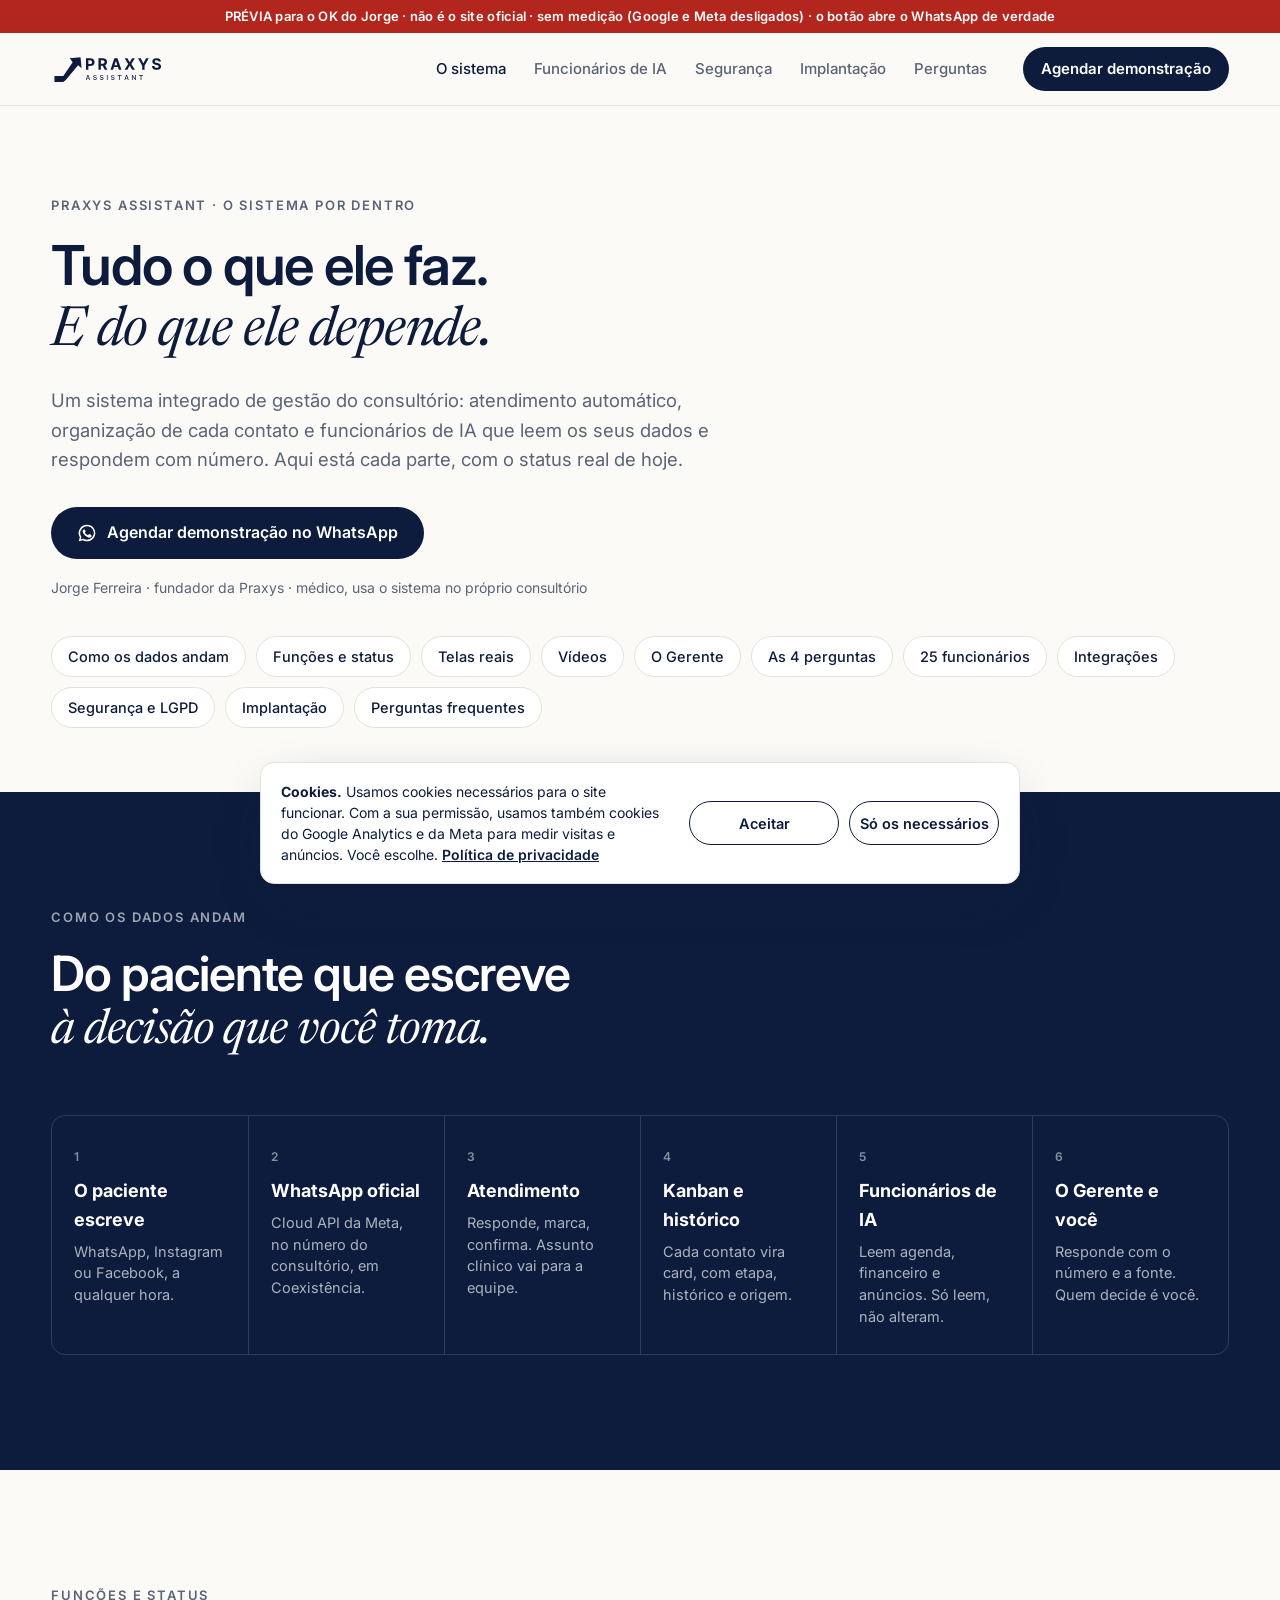
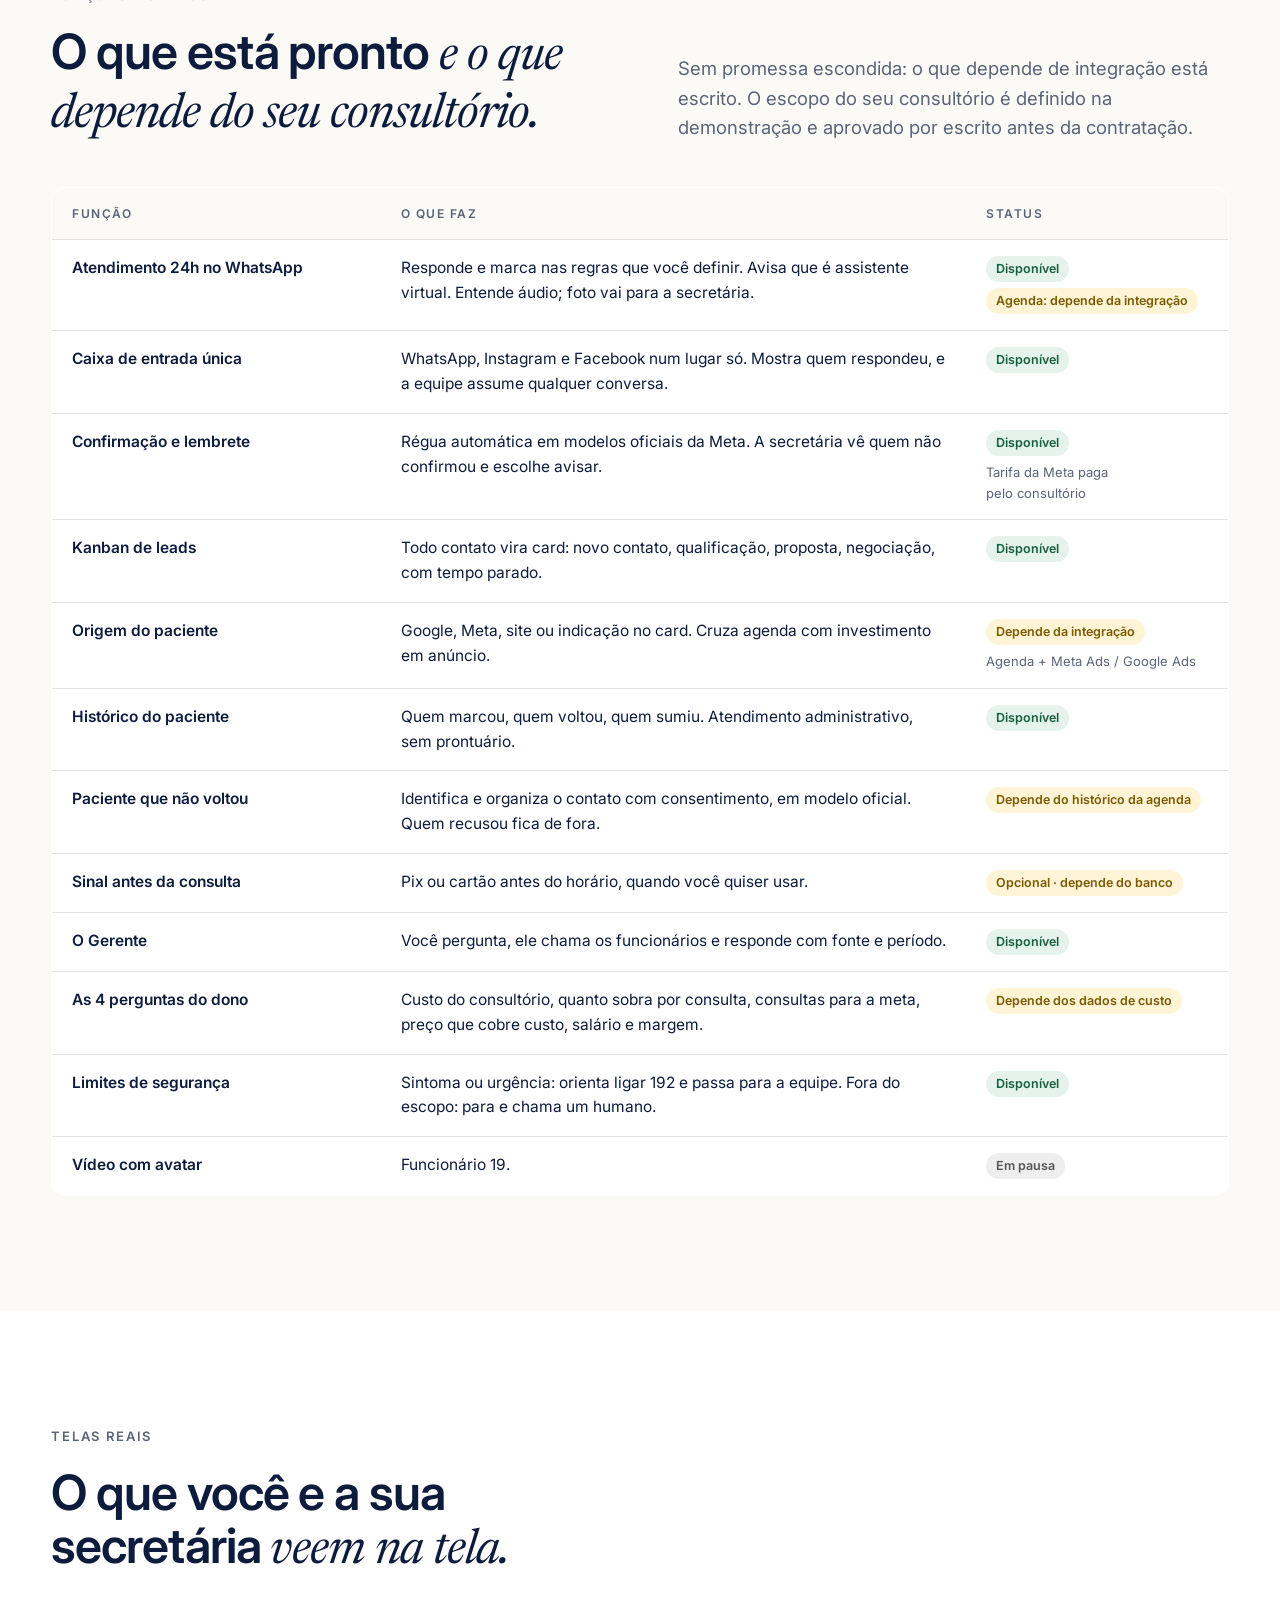
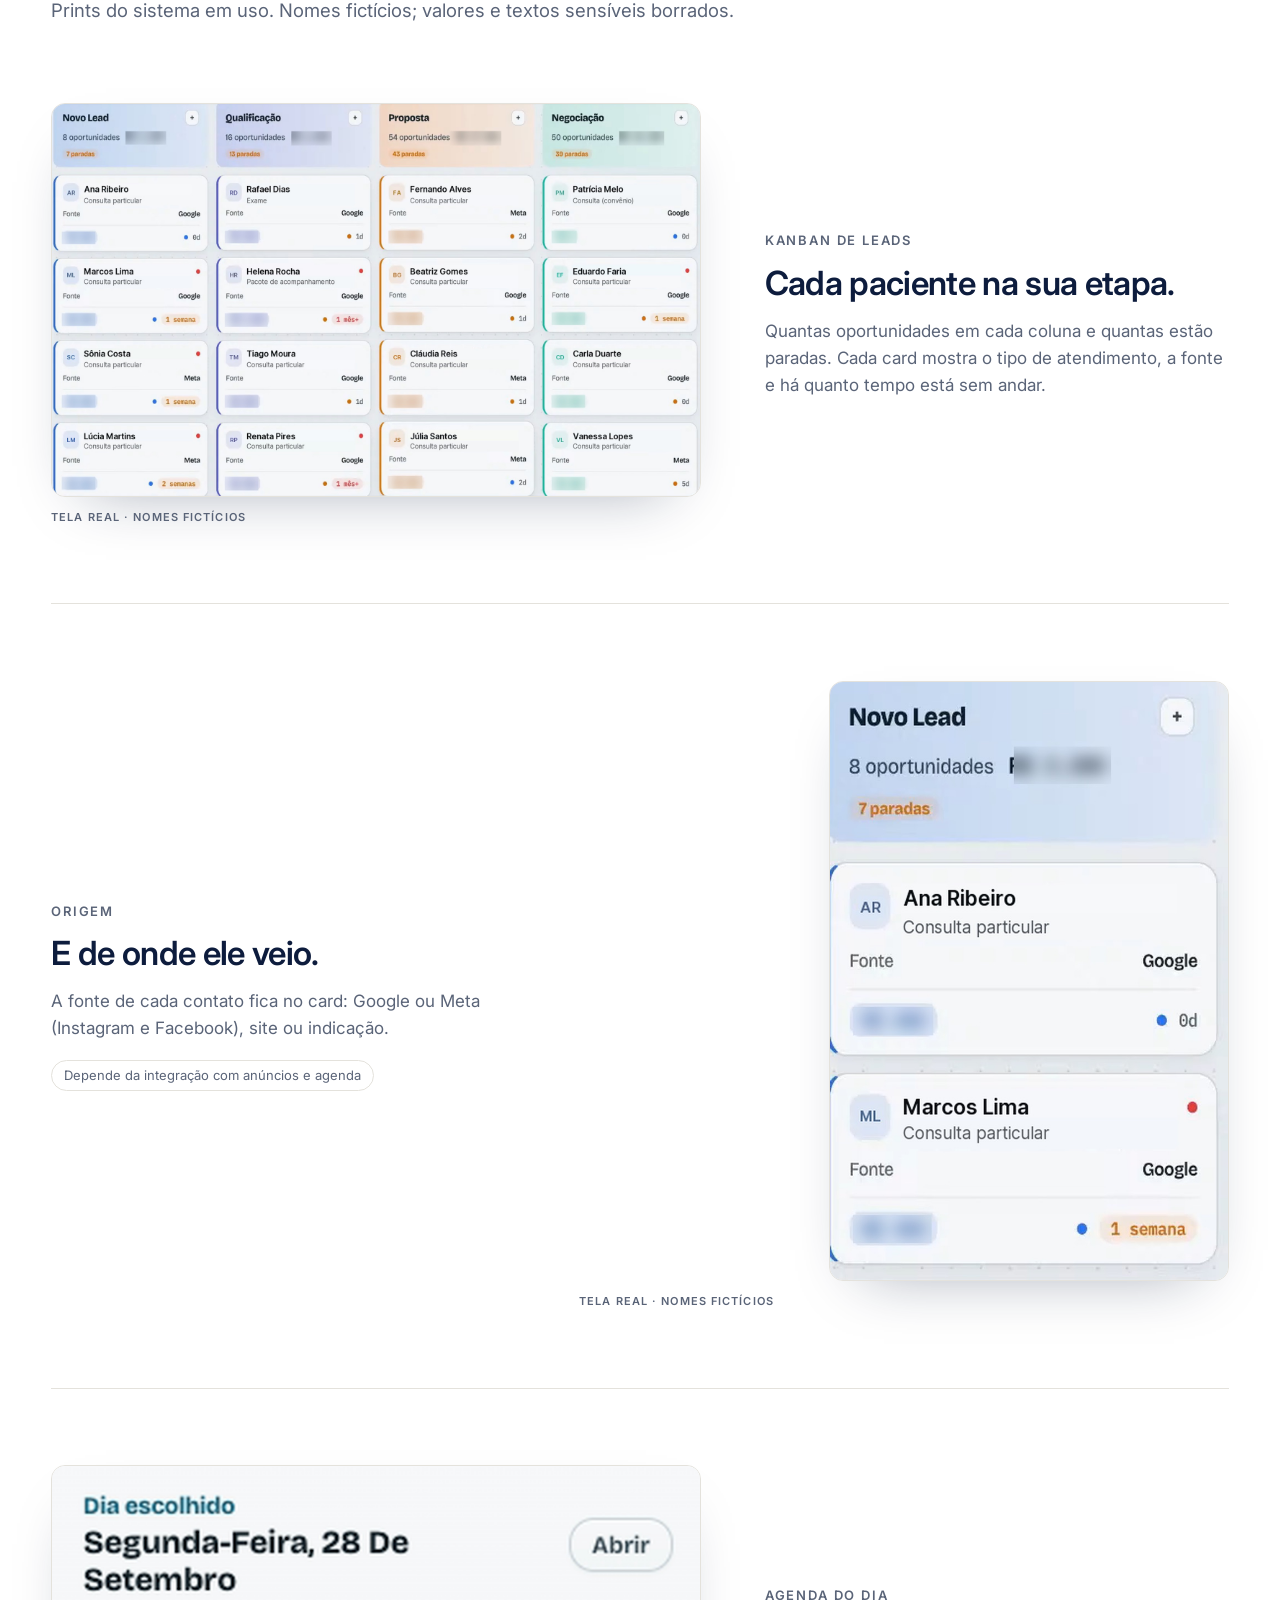
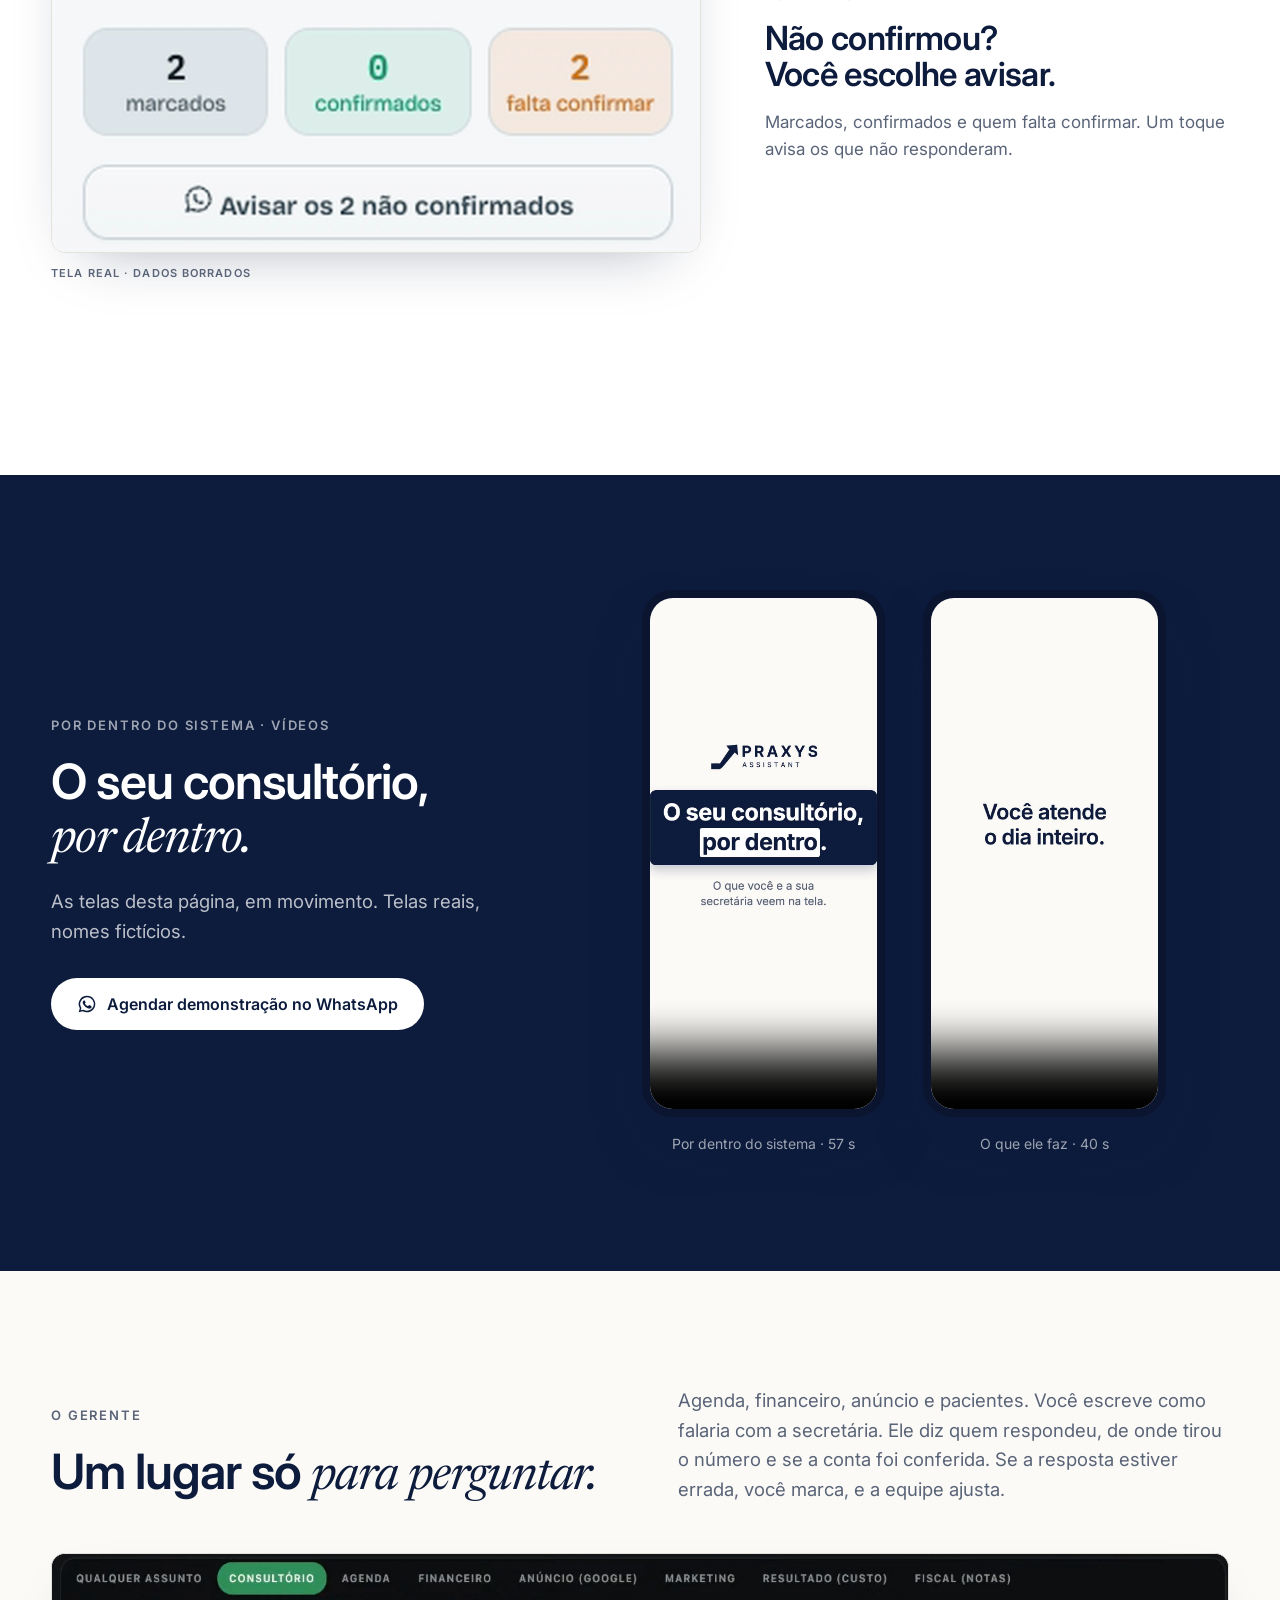
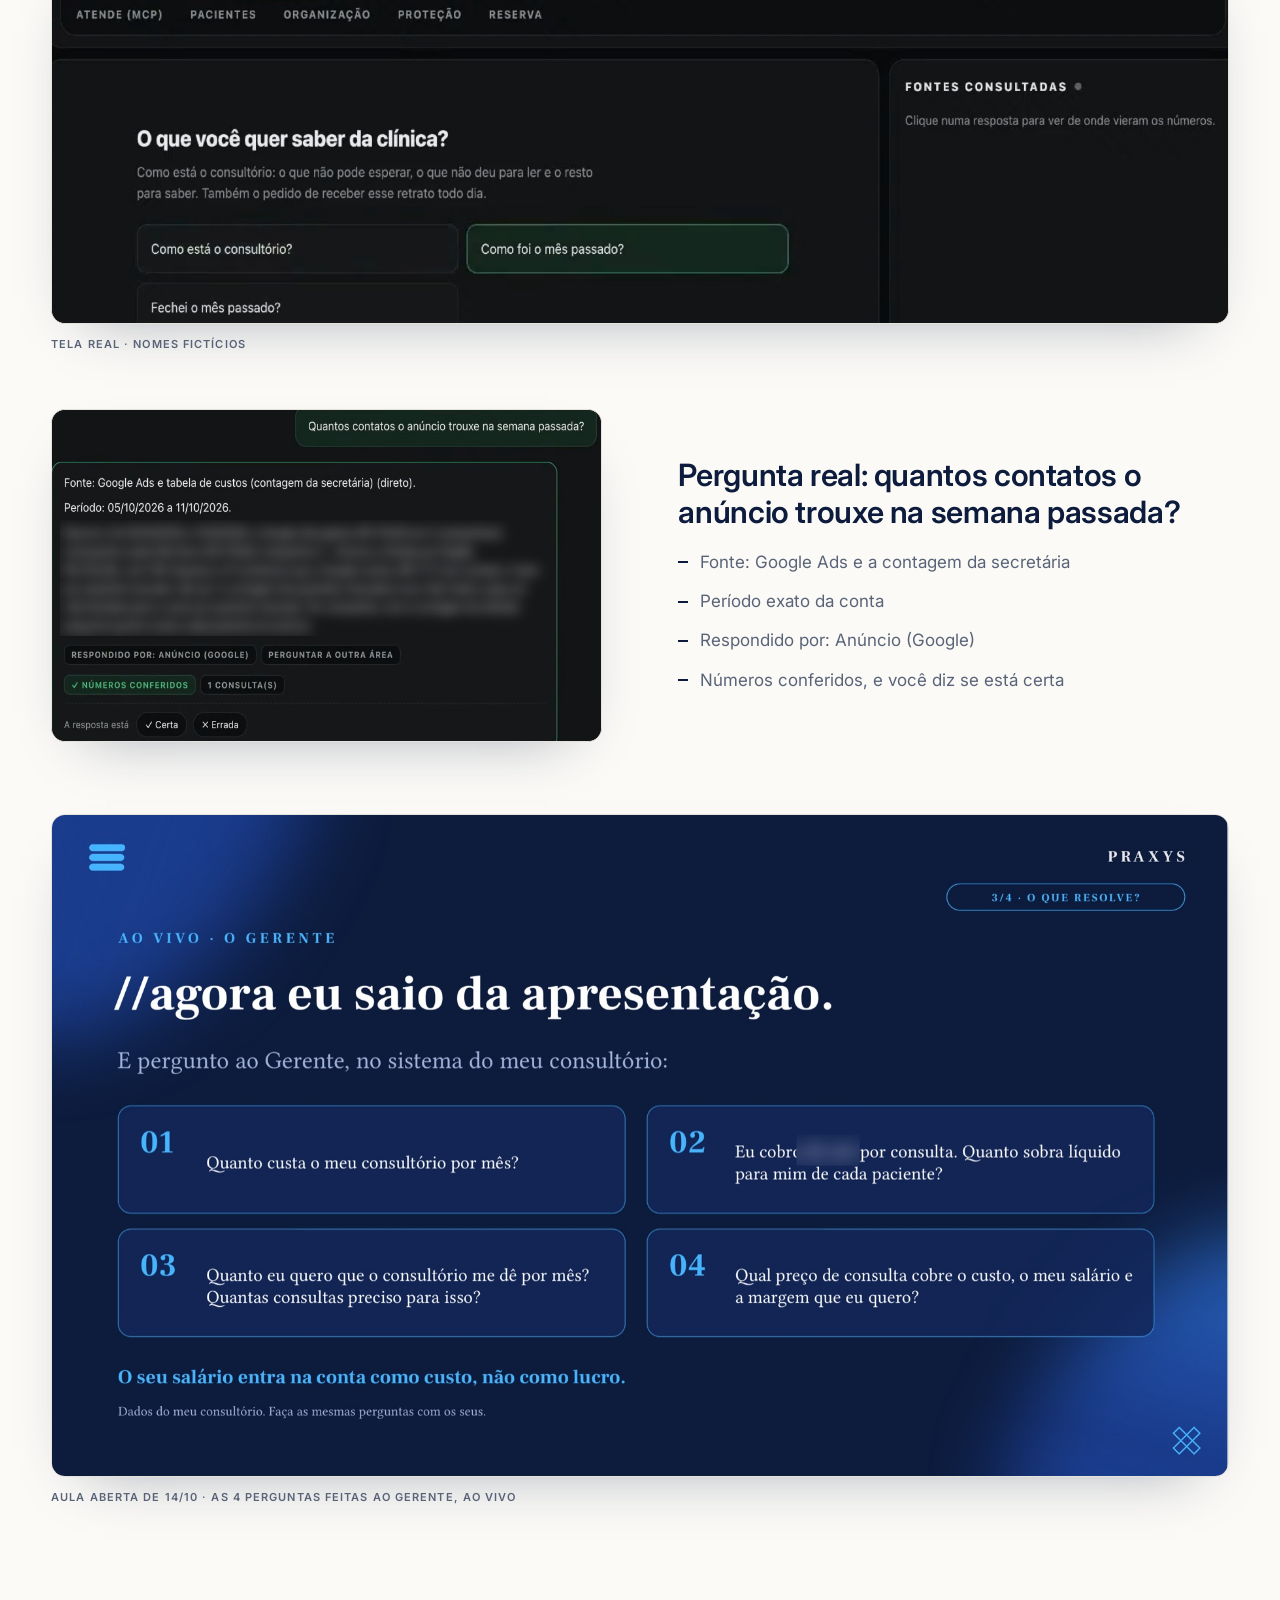
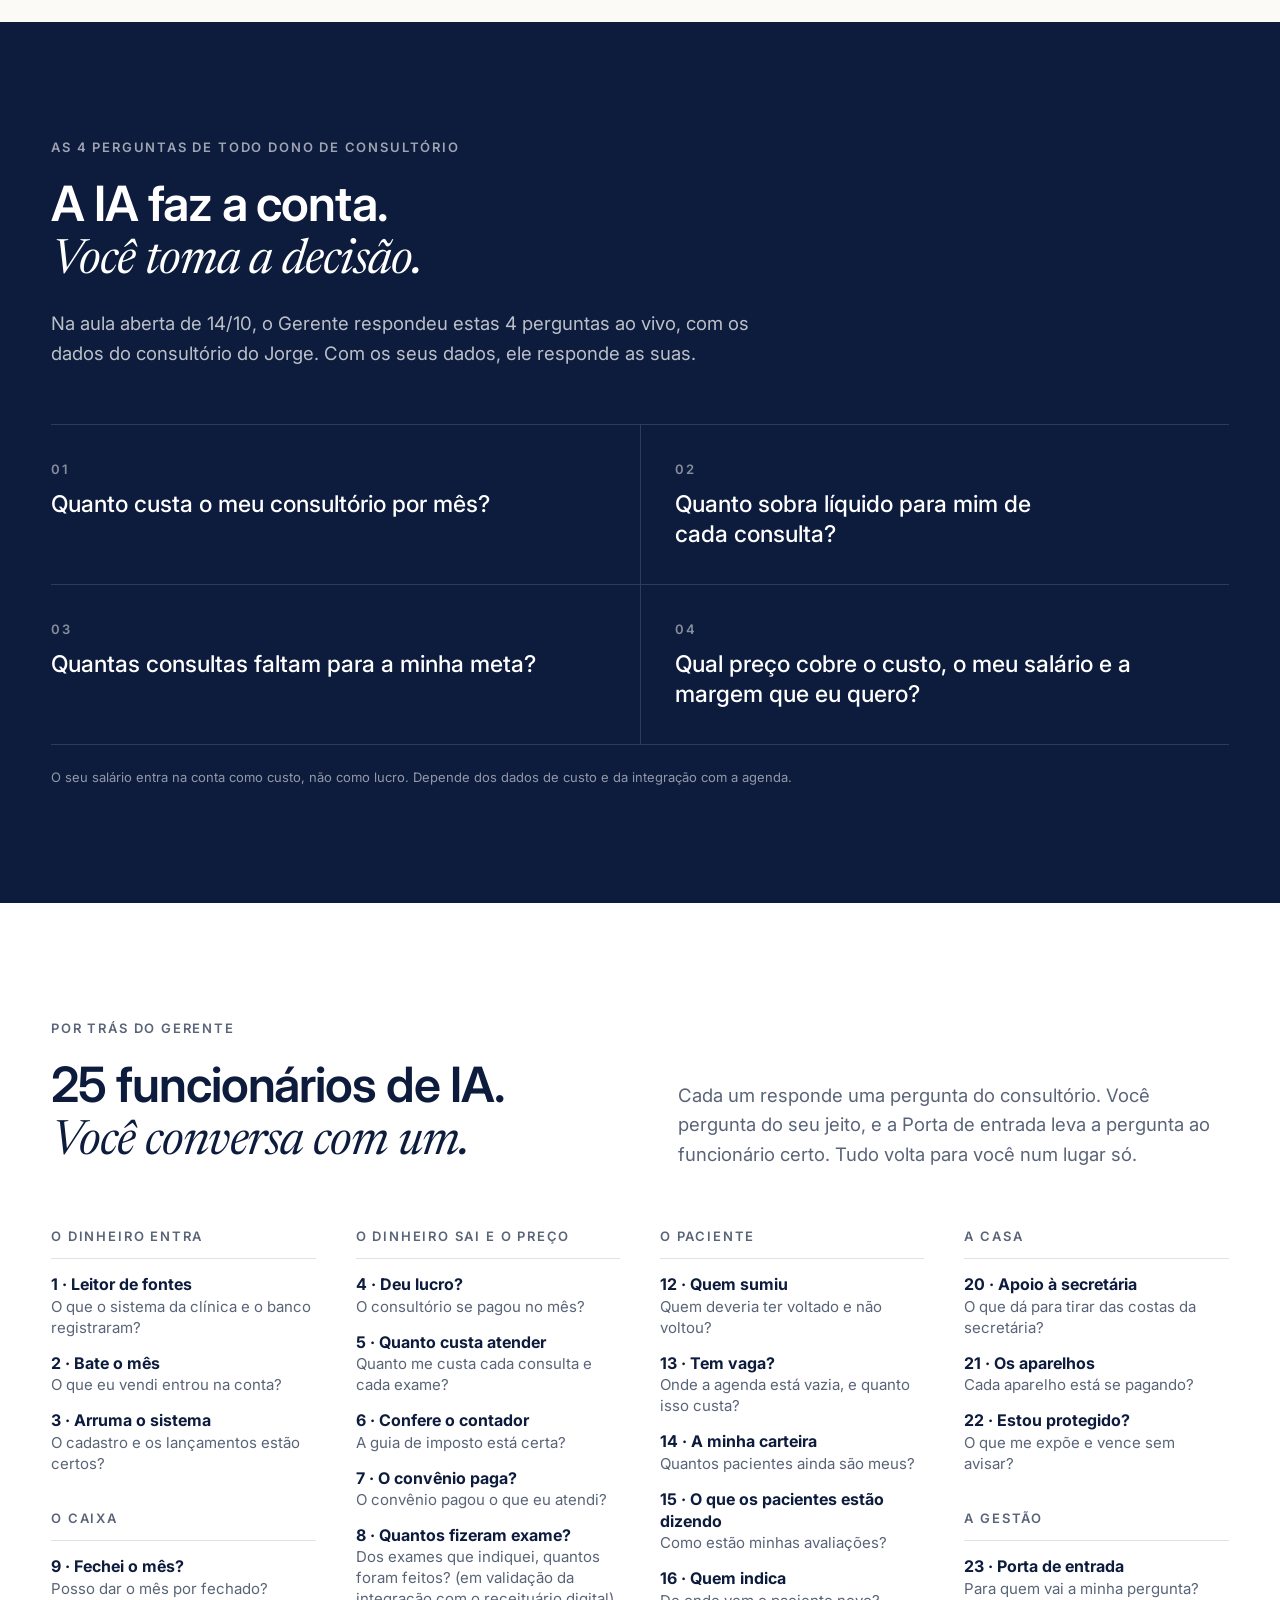
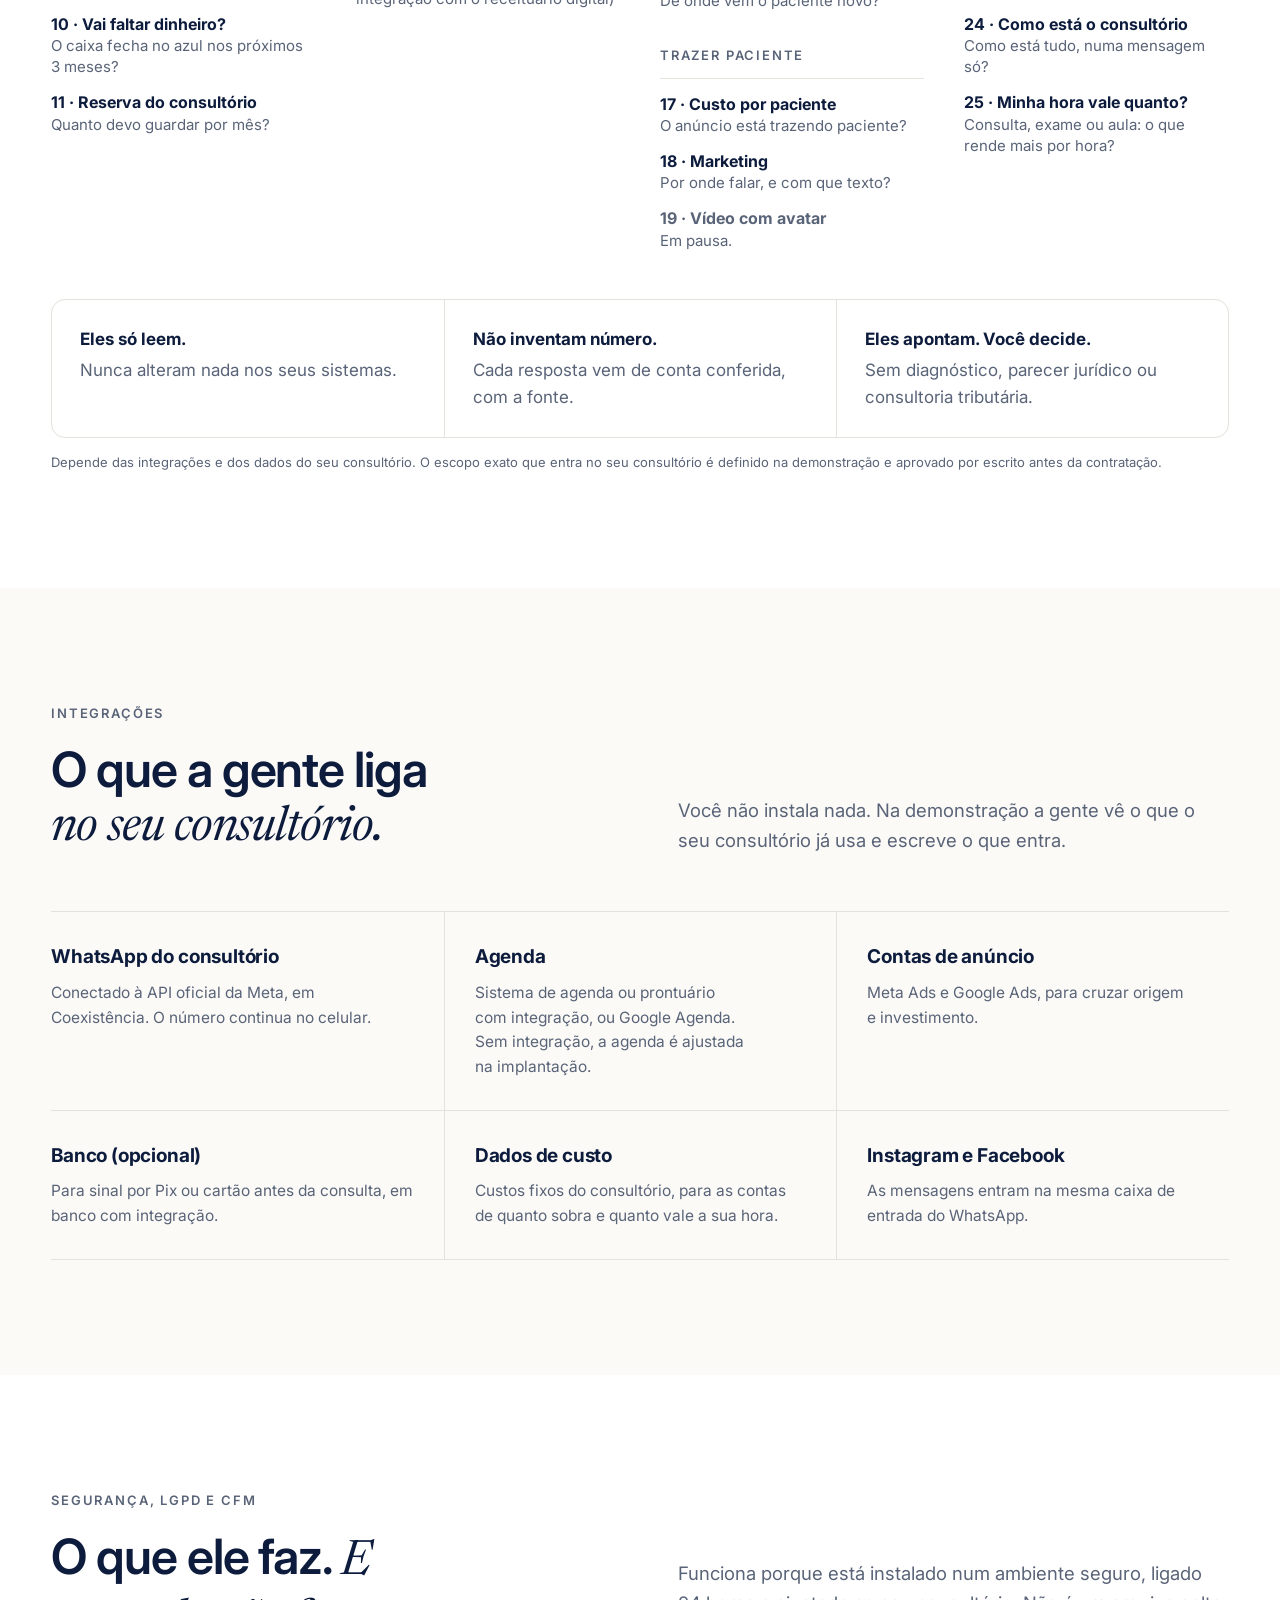
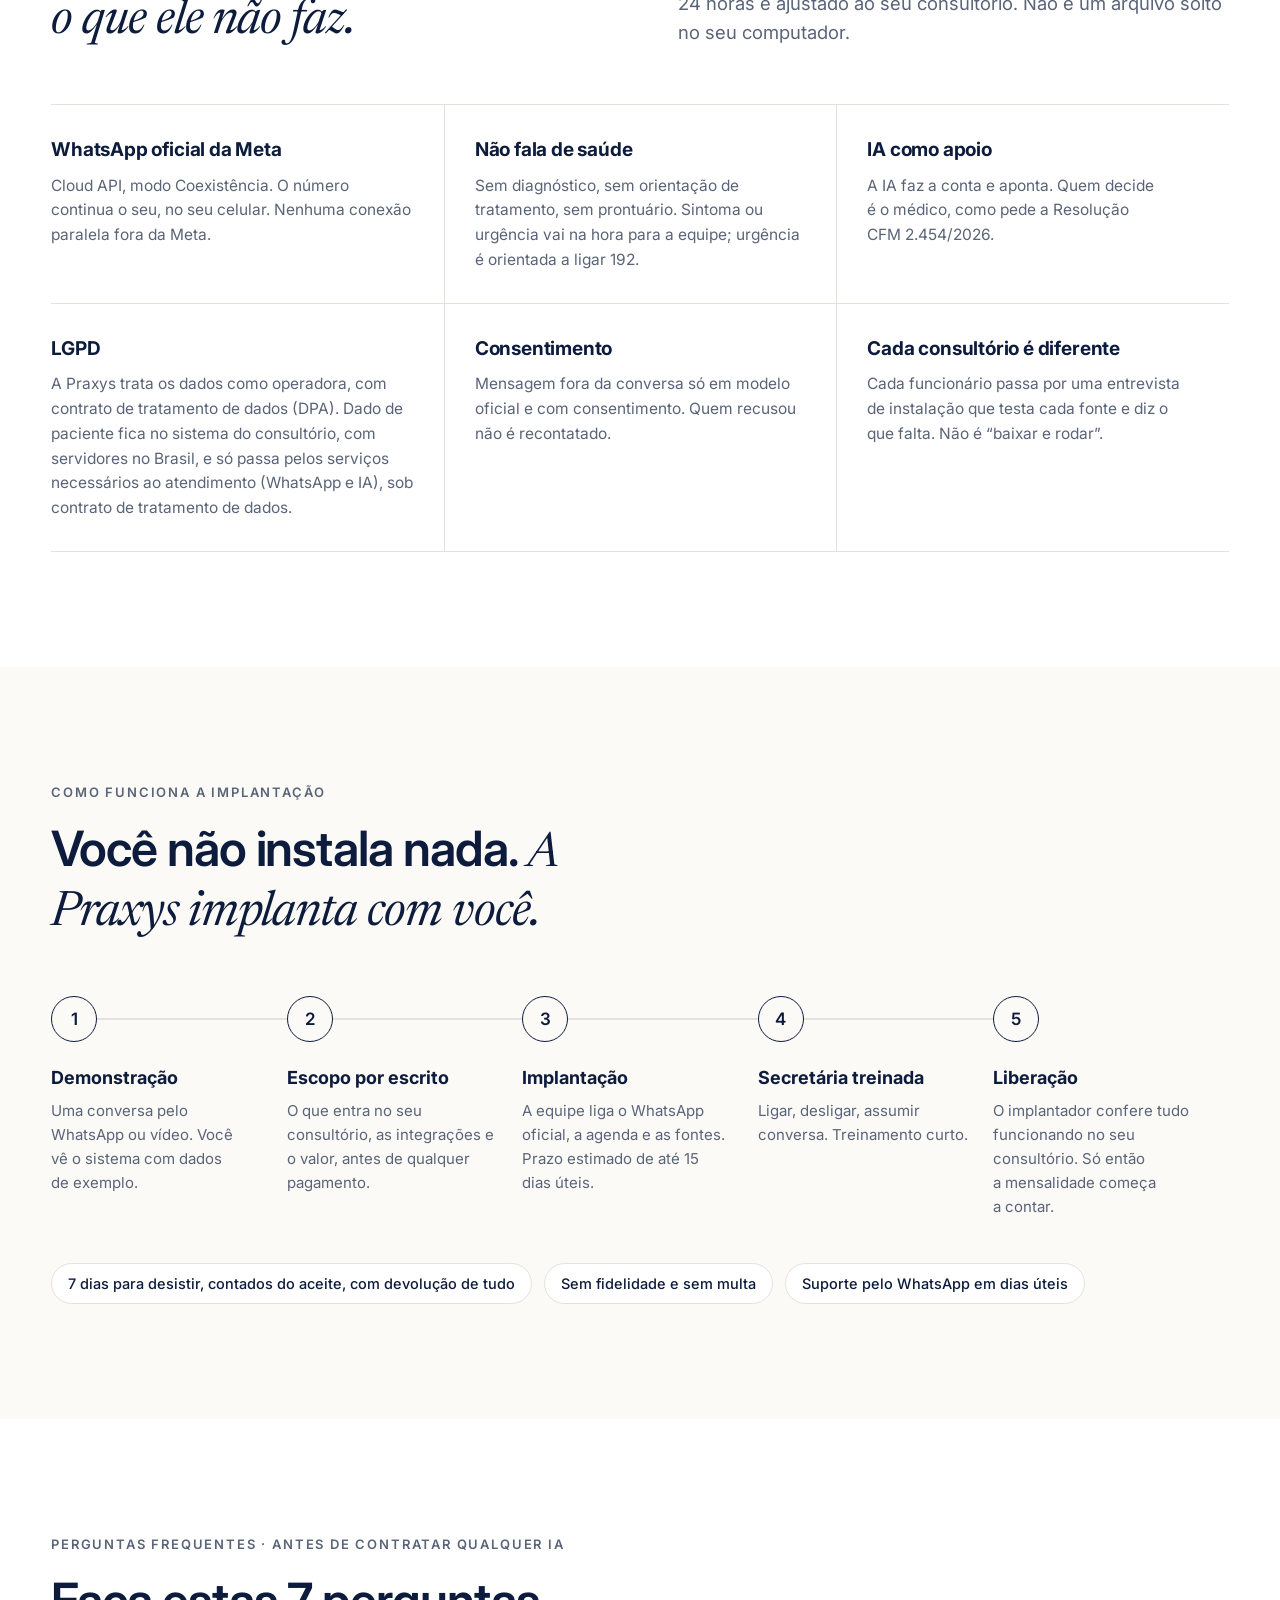
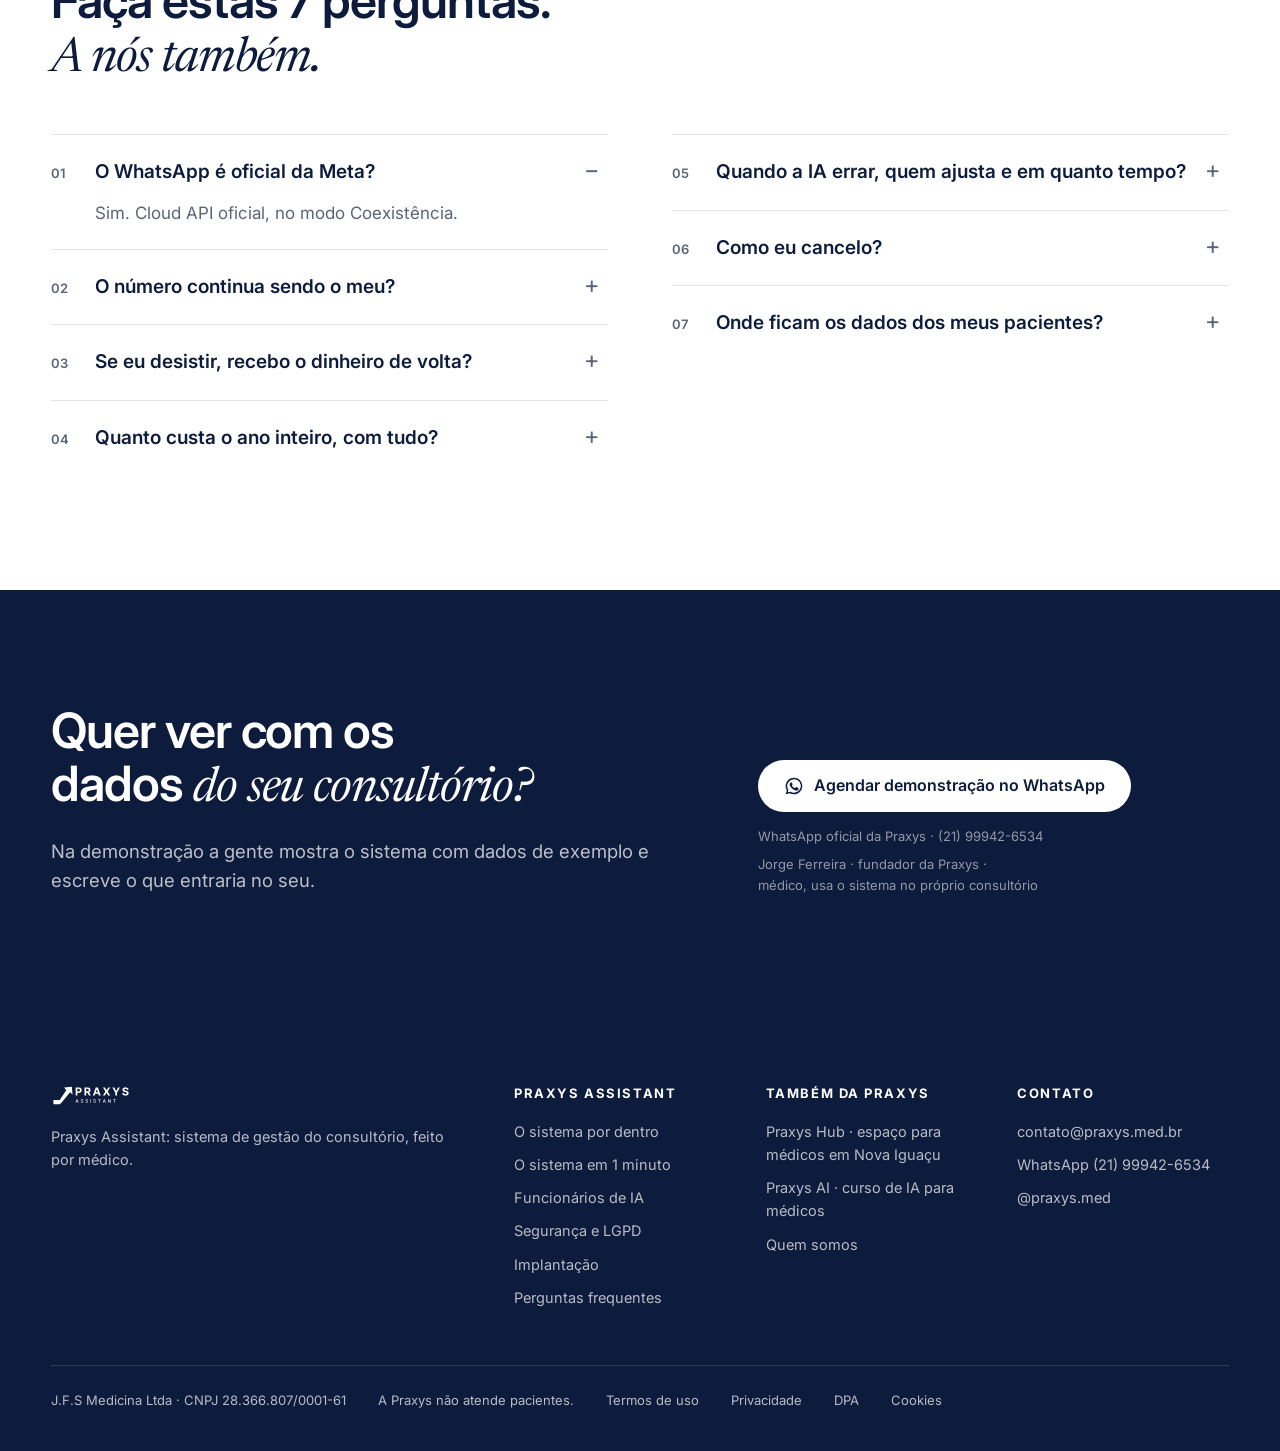
==== assistant/index.html @ b1c40002 "Prévia do site do Praxys Assistant (card t_b6ab7415)" ====
<!DOCTYPE html>
<html lang="pt-BR" data-root="../">
<head>
<meta charset="UTF-8">
<meta name="viewport" content="width=device-width,initial-scale=1">
<title>O sistema por dentro · Praxys Assistant</title>
<meta name="description" content="Como o Praxys Assistant funciona: WhatsApp oficial, Kanban de leads, origem do paciente, CRM para médicos, confirmação de consulta, O Gerente e 25 funcionários de IA. Com o status real de cada função.">
<meta name="robots" content="noindex,nofollow">
<link rel="canonical" href="https://www.praxys.med.br/assistant/">
<meta property="og:type" content="website">
<meta property="og:url" content="https://www.praxys.med.br/assistant/">
<meta property="og:title" content="O sistema por dentro · Praxys Assistant">
<meta property="og:description" content="Como o Praxys Assistant funciona: WhatsApp oficial, Kanban de leads, origem do paciente, CRM para médicos, confirmação de consulta, O Gerente e 25 funcionários de IA. Com o status real de cada função.">
<meta property="og:image" content="https://www.praxys.med.br/assets/og-assistant.jpg">
<meta property="og:locale" content="pt_BR">
<link rel="icon" href="../favicon.svg" type="image/svg+xml">
<link rel="apple-touch-icon" href="../apple-touch-icon.png">
<link rel="preconnect" href="https://fonts.googleapis.com"><link rel="preconnect" href="https://fonts.gstatic.com" crossorigin>
<link href="https://fonts.googleapis.com/css2?family=Inter:wght@400;500;600;700&family=Newsreader:ital,opsz,wght@1,6..72,400&display=swap" rel="stylesheet">
<link rel="stylesheet" href="../assets/site.css?v=2410">
<script src="../assets/site.js?v=2410" defer></script>
</head>
<body>
<div class="prev">PRÉVIA para o OK do Jorge · não é o site oficial · sem medição (Google e Meta desligados) · o botão abre o WhatsApp de verdade</div>
<header class="top" id="top">
  <div class="wrap">
    <a class="logo" href="../" aria-label="Praxys Assistant, início"><img src="../assets/logo.svg" alt="Praxys" width="160" height="34"></a>
    <nav aria-label="Principal">
      <a href="../assistant/" aria-current="page">O sistema</a>
      <a href="#funcionarios">Funcionários de IA</a>
      <a href="#seguranca">Segurança</a>
      <a href="#implantacao">Implantação</a>
      <a href="#perguntas">Perguntas</a>
    </nav>
    <a class="btn btn-sm wa" href="https://wa.me/5521999426534?text=Ol%C3%A1%21%20Vi%20o%20site%20e%20quero%20agendar%20uma%20demonstra%C3%A7%C3%A3o%20do%20Praxys%20Assistant.%20%28site%2Fsistema-topo%29" data-codigo="sistema-topo" data-track="demo_click" target="_blank" rel="noopener">Agendar demonstração</a>
    <button class="burger" aria-label="Abrir menu" aria-expanded="false"><span></span><span></span><span></span></button>
  </div>
</header>
<main>
<section class="page-hero">
  <div class="wrap">
    <p class="eyebrow">Praxys Assistant · o sistema por dentro</p>
    <h1 style="max-width:16ch">Tudo o que ele faz. <em class="s">E do que ele depende.</em></h1>
    <p class="lead" style="margin-top:24px">Um sistema integrado de gestão do consultório: atendimento automático, organização de cada contato e funcionários de IA que leem os seus dados e respondem com número. Aqui está cada parte, com o status real de hoje.</p>
    <p style="margin-top:32px"><a class="btn wa" href="https://wa.me/5521999426534?text=Ol%C3%A1%21%20Vi%20o%20site%20e%20quero%20agendar%20uma%20demonstra%C3%A7%C3%A3o%20do%20Praxys%20Assistant.%20%28site%2Fsistema%29" data-codigo="sistema" data-track="demo_click" target="_blank" rel="noopener"><svg viewBox="0 0 24 24" fill="currentColor" aria-hidden="true"><path d="M12 2a10 10 0 0 0-8.6 15.1L2 22l5-1.3A10 10 0 1 0 12 2Zm0 18.2c-1.5 0-3-.4-4.2-1.2l-.3-.2-3 .8.8-2.9-.2-.3A8.2 8.2 0 1 1 12 20.2Zm4.5-6.1c-.2-.1-1.5-.7-1.7-.8s-.4-.1-.6.1-.7.8-.8 1-.3.2-.5.1a6.7 6.7 0 0 1-3.3-2.9c-.2-.4.2-.4.7-1.3.1-.2 0-.3 0-.4l-.8-1.8c-.2-.5-.4-.4-.6-.4h-.5a1 1 0 0 0-.7.3 3 3 0 0 0-.9 2.2 5.2 5.2 0 0 0 1.1 2.7 11.8 11.8 0 0 0 4.5 4c1.7.7 2.3.8 3.2.6a2.7 2.7 0 0 0 1.8-1.3 2.2 2.2 0 0 0 .1-1.3c0-.1-.2-.2-.5-.3Z"/></svg>Agendar demonstração no WhatsApp</a></p>
    <p class="sig"><span class="nw">Jorge Ferreira · fundador da Praxys ·</span> <span class="nw">médico, usa o sistema no próprio consultório</span></p>
    <nav class="toc" aria-label="Nesta página">
      <a href="#fluxo">Como os dados andam</a><a href="#funcoes">Funções e status</a><a href="#telas">Telas reais</a><a href="#video">Vídeos</a><a href="#gerente">O Gerente</a><a href="#perguntas-do-dono">As 4 perguntas</a><a href="#funcionarios">25 funcionários</a><a href="#integracoes">Integrações</a><a href="#seguranca">Segurança e LGPD</a><a href="#implantacao">Implantação</a><a href="#perguntas">Perguntas frequentes</a>
    </nav>
  </div>
</section>

<section class="dark" id="fluxo">
  <div class="wrap">
    <p class="eyebrow">Como os dados andam</p>
    <h2 style="max-width:22ch">Do paciente que escreve <em class="s">à decisão que você toma.</em></h2>
    <div class="flow">
      <div><span>1</span><b>O paciente escreve</b><p>WhatsApp, Instagram ou Facebook, a qualquer hora.</p></div>
      <div><span>2</span><b>WhatsApp oficial</b><p>Cloud API da Meta, no número do consultório, em Coexistência.</p></div>
      <div><span>3</span><b>Atendimento</b><p>Responde, marca, confirma. Assunto clínico vai para a equipe.</p></div>
      <div><span>4</span><b>Kanban e histórico</b><p>Cada contato vira card, com etapa, histórico e origem.</p></div>
      <div><span>5</span><b>Funcionários de IA</b><p>Leem agenda, financeiro e anúncios. Só leem, não alteram.</p></div>
      <div><span>6</span><b>O Gerente e você</b><p>Responde com o número e a fonte. Quem decide é você.</p></div>
    </div>
  </div>
</section>

<section id="funcoes">
  <div class="wrap">
    <div class="split" style="align-items:end">
      <div><p class="eyebrow">Funções e status</p><h2>O que está pronto <em class="s">e o que depende do seu consultório.</em></h2></div>
      <p class="lead">Sem promessa escondida: o que depende de integração está escrito. O escopo do seu consultório é definido na demonstração e aprovado por escrito antes da contratação.</p>
    </div>
    <table class="tbl">
      <thead><tr><th>Função</th><th>O que faz</th><th>Status</th></tr></thead>
      <tbody>
        <tr><td>Atendimento 24h no WhatsApp</td><td>Responde e marca nas regras que você definir. Avisa que é assistente virtual. Entende áudio; foto vai para a secretária.</td><td><span class="st on">Disponível</span><br><span class="st cd" style="margin-top:6px">Agenda: depende da integração</span></td></tr>
        <tr><td>Caixa de entrada única</td><td>WhatsApp, Instagram e Facebook num lugar só. Mostra quem respondeu, e a equipe assume qualquer conversa.</td><td><span class="st on">Disponível</span></td></tr>
        <tr><td>Confirmação e lembrete</td><td>Régua automática em modelos oficiais da Meta. A secretária vê quem não confirmou e escolhe avisar.</td><td><span class="st on">Disponível</span><p class="note" style="margin-top:6px">Tarifa da Meta paga pelo consultório</p></td></tr>
        <tr><td>Kanban de leads</td><td>Todo contato vira card: novo contato, qualificação, proposta, negociação, com tempo parado.</td><td><span class="st on">Disponível</span></td></tr>
        <tr><td>Origem do paciente</td><td>Google, Meta, site ou indicação no card. Cruza agenda com investimento em anúncio.</td><td><span class="st cd">Depende da integração</span><p class="note" style="margin-top:6px">Agenda + Meta Ads / Google Ads</p></td></tr>
        <tr><td>Histórico do paciente</td><td>Quem marcou, quem voltou, quem sumiu. Atendimento administrativo, sem prontuário.</td><td><span class="st on">Disponível</span></td></tr>
        <tr><td>Paciente que não voltou</td><td>Identifica e organiza o contato com consentimento, em modelo oficial. Quem recusou fica de fora.</td><td><span class="st cd">Depende do histórico da agenda</span></td></tr>
        <tr><td>Sinal antes da consulta</td><td>Pix ou cartão antes do horário, quando você quiser usar.</td><td><span class="st cd">Opcional · depende do banco</span></td></tr>
        <tr><td>O Gerente</td><td>Você pergunta, ele chama os funcionários e responde com fonte e período.</td><td><span class="st on">Disponível</span></td></tr>
        <tr><td>As 4 perguntas do dono</td><td>Custo do consultório, quanto sobra por consulta, consultas para a meta, preço que cobre custo, salário e margem.</td><td><span class="st cd">Depende dos dados de custo</span></td></tr>
        <tr><td>Limites de segurança</td><td>Sintoma ou urgência: orienta ligar 192 e passa para a equipe. Fora do escopo: para e chama um humano.</td><td><span class="st on">Disponível</span></td></tr>
        <tr><td>Vídeo com avatar</td><td>Funcionário 19.</td><td><span class="st pa">Em pausa</span></td></tr>
      </tbody>
    </table>
  </div>
</section>

<section class="white" id="telas">
  <div class="wrap">
    <p class="eyebrow">Telas reais</p>
    <h2 style="max-width:20ch">O que você e a sua secretária <em class="s">veem na tela.</em></h2>
    <p class="lead" style="margin-top:18px">Prints do sistema em uso. Nomes fictícios; valores e textos sensíveis borrados.</p>
    <div class="feat rev">
      <div class="txt">
        <p class="n">KANBAN DE LEADS</p>
        <h3>Cada paciente na sua etapa.</h3>
        <p class="muted">Quantas oportunidades em cada coluna e quantas estão paradas. Cada card mostra o tipo de atendimento, a fonte e há quanto tempo está sem andar.</p>
        
      </div>
      <div><div class="shot"><img src="../assets/kanban1.jpg" alt="Kanban de leads com quatro colunas" loading="lazy" width="1800" height="1090"></div><p class="shot-cap">Tela real · nomes fictícios</p></div>
    </div>

    <div class="feat">
      <div class="txt">
        <p class="n">ORIGEM</p>
        <h3>E de onde ele veio.</h3>
        <p class="muted">A fonte de cada contato fica no card: Google ou Meta (Instagram e Facebook), site ou indicação.</p>
        <span class="cond">Depende da integração com anúncios e agenda</span>
      </div>
      <div><div class="shot tall"><img src="../assets/kanban3.jpg" alt="Coluna Novo Lead com a fonte de cada card" loading="lazy" width="720" height="1800"></div><p class="shot-cap">Tela real · nomes fictícios</p></div>
    </div>

    <div class="feat rev">
      <div class="txt">
        <p class="n">AGENDA DO DIA</p>
        <h3>Não confirmou? Você escolhe avisar.</h3>
        <p class="muted">Marcados, confirmados e quem falta confirmar. Um toque avisa os que não responderam.</p>
        
      </div>
      <div><div class="shot"><img src="../assets/agenda.jpg" alt="Painel do dia escolhido com 2 marcados, 0 confirmados e 2 para confirmar" loading="lazy" width="1800" height="1073"></div><p class="shot-cap">Tela real · dados borrados</p></div>
    </div>

  </div>
</section>

<section class="dark" id="video">
  <div class="wrap vids">
    <div>
      <p class="eyebrow">Por dentro do sistema · vídeos</p>
      <h2>O seu consultório, <em class="s">por dentro.</em></h2>
      <p class="lead" style="margin-top:20px">As telas desta página, em movimento. Telas reais, nomes fictícios.</p>
      <p style="margin-top:32px"><a class="btn wa" href="https://wa.me/5521999426534?text=Ol%C3%A1%21%20Vi%20o%20site%20e%20quero%20agendar%20uma%20demonstra%C3%A7%C3%A3o%20do%20Praxys%20Assistant.%20%28site%2Fsistema-video%29" data-codigo="sistema-video" data-track="demo_click" target="_blank" rel="noopener"><svg viewBox="0 0 24 24" fill="currentColor" aria-hidden="true"><path d="M12 2a10 10 0 0 0-8.6 15.1L2 22l5-1.3A10 10 0 1 0 12 2Zm0 18.2c-1.5 0-3-.4-4.2-1.2l-.3-.2-3 .8.8-2.9-.2-.3A8.2 8.2 0 1 1 12 20.2Zm4.5-6.1c-.2-.1-1.5-.7-1.7-.8s-.4-.1-.6.1-.7.8-.8 1-.3.2-.5.1a6.7 6.7 0 0 1-3.3-2.9c-.2-.4.2-.4.7-1.3.1-.2 0-.3 0-.4l-.8-1.8c-.2-.5-.4-.4-.6-.4h-.5a1 1 0 0 0-.7.3 3 3 0 0 0-.9 2.2 5.2 5.2 0 0 0 1.1 2.7 11.8 11.8 0 0 0 4.5 4c1.7.7 2.3.8 3.2.6a2.7 2.7 0 0 0 1.8-1.3 2.2 2.2 0 0 0 .1-1.3c0-.1-.2-.2-.5-.3Z"/></svg>Agendar demonstração no WhatsApp</a></p>
    </div>
    <div class="vpair">
      <figure><div class="phone"><video controls playsinline preload="none" poster="../sistema/PDS_pagina_poster.jpg"><source src="../sistema/PDS_pagina.mp4?v=2410" type="video/mp4"></video></div><figcaption>Por dentro do sistema · 57 s</figcaption></figure>
      <figure><div class="phone"><video controls playsinline preload="none" poster="../assets/capa_40s_site.jpg"><source src="../assets/video_40s_site.mp4?v=2410" type="video/mp4"></video></div><figcaption>O que ele faz · 40 s</figcaption></figure>
    </div>
  </div>
</section>


<section id="gerente">
  <div class="wrap">
    <div class="split" style="align-items:end">
      <div><p class="eyebrow">O Gerente</p><h2>Um lugar só <em class="s">para perguntar.</em></h2></div>
      <p class="lead">Agenda, financeiro, anúncio e pacientes. Você escreve como falaria com a secretária. Ele diz quem respondeu, de onde tirou o número e se a conta foi conferida. Se a resposta estiver errada, você marca, e a equipe ajusta.</p>
    </div>
    <div class="shot dark-shot" style="margin-top:48px"><img src="../assets/gerente1.jpg" alt="O Gerente com as abas Agenda, Financeiro, Anúncio (Google) e Pacientes" loading="lazy" width="1800" height="565"></div>
    <p class="shot-cap">Tela real · nomes fictícios</p>
    <div class="split" style="margin-top:56px;align-items:center">
      <div class="shot dark-shot"><img src="../assets/gerente2.jpg" alt="Resposta do Gerente com fonte, período, números conferidos e botões Certa ou Errada" loading="lazy" width="1800" height="1086"></div>
      <div>
        <h3 style="font-size:clamp(26px,2.4vw,36px);margin-bottom:18px">Pergunta real: quantos contatos o anúncio trouxe na semana passada?</h3>
        <ul class="plain"><li>Fonte: Google Ads e a contagem da secretária</li><li>Período exato da conta</li><li>Respondido por: Anúncio (Google)</li><li>Números conferidos, e você diz se está certa</li></ul>
      </div>
    </div>
    <div style="margin-top:72px">
      <div class="shot"><img src="../assets/slide28.jpg" alt="Slide da aula de 14/10 com as 4 perguntas feitas ao Gerente ao vivo" loading="lazy" width="1800" height="1012"></div>
      <p class="shot-cap">Aula aberta de 14/10 · as 4 perguntas feitas ao Gerente, ao vivo</p>
    </div>
  </div>
</section>

<section class="dark" id="perguntas-do-dono">
  <div class="wrap">
    <p class="eyebrow">As 4 perguntas de todo dono de consultório</p>
    <h2 style="max-width:20ch">A IA faz a conta. <em class="s">Você toma a decisão.</em></h2>
    <p class="lead" style="margin-top:20px">Na aula aberta de 14/10, o Gerente respondeu estas 4 perguntas ao vivo, com os dados do consultório do Jorge. Com os seus dados, ele responde as suas.</p>
    <div class="q4">
      <div><span>01</span><p>Quanto custa o meu consultório por mês?</p></div>
      <div><span>02</span><p>Quanto sobra líquido para mim de cada consulta?</p></div>
      <div><span>03</span><p>Quantas consultas faltam para a minha meta?</p></div>
      <div><span>04</span><p>Qual preço cobre o custo, o meu salário e a margem que eu quero?</p></div>
    </div>
    <p class="note" style="margin-top:22px">O seu salário entra na conta como custo, não como lucro. Depende dos dados de custo e da integração com a agenda.</p>
  </div>
</section>

<section id="funcionarios" class="white">
  <div class="wrap">
    <div class="split" style="align-items:end">
      <div>
        <p class="eyebrow">Por trás do Gerente</p>
        <h2>25 funcionários de IA. <em class="s">Você conversa com um.</em></h2>
      </div>
      <p class="lead">Cada um responde uma pergunta do consultório. Você pergunta do seu jeito, e a Porta de entrada leva a pergunta ao funcionário certo. Tudo volta para você num lugar só.</p>
    </div>
    <div class="idx">
      <div><h4>O dinheiro entra</h4><ol>
        <li><b>1 · Leitor de fontes</b><em>O que o sistema da clínica e o banco registraram?</em></li>
        <li><b>2 · Bate o mês</b><em>O que eu vendi entrou na conta?</em></li>
        <li><b>3 · Arruma o sistema</b><em>O cadastro e os lançamentos estão certos?</em></li></ol>
        <h4 style="margin-top:34px">O caixa</h4><ol>
        <li><b>9 · Fechei o mês?</b><em>Posso dar o mês por fechado?</em></li>
        <li><b>10 · Vai faltar dinheiro?</b><em>O caixa fecha no azul nos próximos 3 meses?</em></li>
        <li><b>11 · Reserva do consultório</b><em>Quanto devo guardar por mês?</em></li></ol></div>
      <div><h4>O dinheiro sai e o preço</h4><ol>
        <li><b>4 · Deu lucro?</b><em>O consultório se pagou no mês?</em></li>
        <li><b>5 · Quanto custa atender</b><em>Quanto me custa cada consulta e cada exame?</em></li>
        <li><b>6 · Confere o contador</b><em>A guia de imposto está certa?</em></li>
        <li><b>7 · O convênio paga?</b><em>O convênio pagou o que eu atendi?</em></li>
        <li><b>8 · Quantos fizeram exame?</b><em>Dos exames que indiquei, quantos foram feitos? (em validação da integração com o receituário digital)</em></li></ol></div>
      <div><h4>O paciente</h4><ol>
        <li><b>12 · Quem sumiu</b><em>Quem deveria ter voltado e não voltou?</em></li>
        <li><b>13 · Tem vaga?</b><em>Onde a agenda está vazia, e quanto isso custa?</em></li>
        <li><b>14 · A minha carteira</b><em>Quantos pacientes ainda são meus?</em></li>
        <li><b>15 · O que os pacientes estão dizendo</b><em>Como estão minhas avaliações?</em></li>
        <li><b>16 · Quem indica</b><em>De onde vem o paciente novo?</em></li></ol>
        <h4 style="margin-top:34px">Trazer paciente</h4><ol>
        <li><b>17 · Custo por paciente</b><em>O anúncio está trazendo paciente?</em></li>
        <li><b>18 · Marketing</b><em>Por onde falar, e com que texto?</em></li>
        <li class="off"><b>19 · Vídeo com avatar</b><em>Em pausa.</em></li></ol></div>
      <div><h4>A casa</h4><ol>
        <li><b>20 · Apoio à secretária</b><em>O que dá para tirar das costas da secretária?</em></li>
        <li><b>21 · Os aparelhos</b><em>Cada aparelho está se pagando?</em></li>
        <li><b>22 · Estou protegido?</b><em>O que me expõe e vence sem avisar?</em></li></ol>
        <h4 style="margin-top:34px">A gestão</h4><ol>
        <li><b>23 · Porta de entrada</b><em>Para quem vai a minha pergunta?</em></li>
        <li><b>24 · Como está o consultório</b><em>Como está tudo, numa mensagem só?</em></li>
        <li><b>25 · Minha hora vale quanto?</b><em>Consulta, exame ou aula: o que rende mais por hora?</em></li></ol></div>
    </div>
    <div class="howto">
      <div><b>Eles só leem.</b><span class="muted">Nunca alteram nada nos seus sistemas.</span></div>
      <div><b>Não inventam número.</b><span class="muted">Cada resposta vem de conta conferida, com a fonte.</span></div>
      <div><b>Eles apontam. Você decide.</b><span class="muted">Sem diagnóstico, parecer jurídico ou consultoria tributária.</span></div>
    </div>
    <p class="note">Depende das integrações e dos dados do seu consultório. O escopo exato que entra no seu consultório é definido na demonstração e aprovado por escrito antes da contratação.</p>
  </div>
</section>

<section id="integracoes">
  <div class="wrap">
    <div class="split" style="align-items:end">
      <div><p class="eyebrow">Integrações</p><h2>O que a gente liga <em class="s">no seu consultório.</em></h2></div>
      <p class="lead">Você não instala nada. Na demonstração a gente vê o que o seu consultório já usa e escreve o que entra.</p>
    </div>
    <div class="rules">
      <div><b>WhatsApp do consultório</b><p>Conectado à API oficial da Meta, em Coexistência. O número continua no celular.</p></div>
      <div><b>Agenda</b><p>Sistema de agenda ou prontuário com integração, ou Google Agenda. Sem integração, a agenda é ajustada na implantação.</p></div>
      <div><b>Contas de anúncio</b><p>Meta Ads e Google Ads, para cruzar origem e investimento.</p></div>
      <div><b>Banco (opcional)</b><p>Para sinal por Pix ou cartão antes da consulta, em banco com integração.</p></div>
      <div><b>Dados de custo</b><p>Custos fixos do consultório, para as contas de quanto sobra e quanto vale a sua hora.</p></div>
      <div><b>Instagram e Facebook</b><p>As mensagens entram na mesma caixa de entrada do WhatsApp.</p></div>
    </div>
  </div>
</section>
<section id="seguranca" class="white">
  <div class="wrap">
    <div class="split" style="align-items:end">
      <div><p class="eyebrow">Segurança, LGPD e CFM</p><h2>O que ele faz. <em class="s">E o que ele não faz.</em></h2></div>
      <p class="lead">Funciona porque está instalado num ambiente seguro, ligado 24 horas e ajustado ao seu consultório. Não é um arquivo solto no seu computador.</p>
    </div>
    <div class="rules">
      <div><b>WhatsApp oficial da Meta</b><p>Cloud API, modo Coexistência. O número continua o seu, no seu celular. Nenhuma conexão paralela fora da Meta.</p></div>
      <div><b>Não fala de saúde</b><p>Sem diagnóstico, sem orientação de tratamento, sem prontuário. Sintoma ou urgência vai na hora para a equipe; urgência é orientada a ligar 192.</p></div>
      <div><b>IA como apoio</b><p>A IA faz a conta e aponta. Quem decide é o médico, como pede a Resolução CFM 2.454/2026.</p></div>
      <div><b>LGPD</b><p>A Praxys trata os dados como operadora, com contrato de tratamento de dados (DPA). Dado de paciente fica no sistema do consultório, com servidores no Brasil, e só passa pelos serviços necessários ao atendimento (WhatsApp e IA), sob contrato de tratamento de dados.</p></div>
      <div><b>Consentimento</b><p>Mensagem fora da conversa só em modelo oficial e com consentimento. Quem recusou não é recontatado.</p></div>
      <div><b>Cada consultório é diferente</b><p>Cada funcionário passa por uma entrevista de instalação que testa cada fonte e diz o que falta. Não é “baixar e rodar”.</p></div>
    </div>
  </div>
</section>

<section id="implantacao" class="">
  <div class="wrap">
    <p class="eyebrow">Como funciona a implantação</p>
    <h2 style="max-width:20ch">Você não instala nada. <em class="s">A Praxys implanta com você.</em></h2>
    <ol class="steps">
      <li><b>Demonstração</b><p>Uma conversa pelo WhatsApp ou vídeo. Você vê o sistema com dados de exemplo.</p></li>
      <li><b>Escopo por escrito</b><p>O que entra no seu consultório, as integrações e o valor, antes de qualquer pagamento.</p></li>
      <li><b>Implantação</b><p>A equipe liga o WhatsApp oficial, a agenda e as fontes. Prazo estimado de até 15 dias úteis.</p></li>
      <li><b>Secretária treinada</b><p>Ligar, desligar, assumir conversa. Treinamento curto.</p></li>
      <li><b>Liberação</b><p>O implantador confere tudo funcionando no seu consultório. Só então a mensalidade começa a contar.</p></li>
    </ol>
    <div class="facts"><span>7 dias para desistir, contados do aceite, com devolução de tudo</span><span>Sem fidelidade e sem multa</span><span>Suporte pelo WhatsApp em dias úteis</span></div>
  </div>
</section>

<section id="perguntas" class="white">
  <div class="wrap">
    <p class="eyebrow">Perguntas frequentes · antes de contratar qualquer IA</p>
    <h2 style="max-width:22ch">Faça estas 7 perguntas. <em class="s">A nós também.</em></h2>
    <div class="q7">
      <div>
        <details open><summary><span>01</span>O WhatsApp é oficial da Meta?</summary><p>Sim. Cloud API oficial, no modo Coexistência.</p></details>
        <details><summary><span>02</span>O número continua sendo o meu?</summary><p>Sim. O número é do consultório e continua no seu celular.</p></details>
        <details><summary><span>03</span>Se eu desistir, recebo o dinheiro de volta?</summary><p>Sim. Em até 7 dias corridos do aceite do contrato, devolução integral de tudo o que foi pago. Depois desse prazo, a implantação remunera o trabalho técnico já feito, e a assinatura pode ser cancelada a qualquer momento, sem multa, valendo no fim do ciclo.</p></details>
        <details><summary><span>04</span>Quanto custa o ano inteiro, com tudo?</summary><p>Depende da implantação do seu consultório. Você recebe o valor por escrito na demonstração, antes de qualquer pagamento, incluindo a tarifa da Meta, que é do consultório.</p></details>
      </div>
      <div>
        <details><summary><span>05</span>Quando a IA errar, quem ajusta e em quanto tempo?</summary><p>A equipe da Praxys, pelo suporte no WhatsApp. Enquanto isso, a secretária desliga o automático e assume a conversa.</p></details>
        <details><summary><span>06</span>Como eu cancelo?</summary><p>Pelo WhatsApp ou e-mail, sem multa e sem fidelidade. O cancelamento vale no fim do ciclo mensal.</p></details>
        <details><summary><span>07</span>Onde ficam os dados dos meus pacientes?</summary><p>O prontuário continua no sistema que você já usa. A Praxys trata só o necessário, como operadora, com contrato de tratamento de dados (DPA).</p></details>
      </div>
    </div>
  </div>
</section>

<section class="dark final">
  <div class="wrap">
    <div>
      <h2>Quer ver com os dados <em class="s">do seu consultório?</em></h2>
      <p class="lead" style="margin-top:20px">Na demonstração a gente mostra o sistema com dados de exemplo e escreve o que entraria no seu.</p>
    </div>
    <div><a class="btn wa" href="https://wa.me/5521999426534?text=Ol%C3%A1%21%20Vi%20o%20site%20e%20quero%20agendar%20uma%20demonstra%C3%A7%C3%A3o%20do%20Praxys%20Assistant.%20%28site%2Fsistema-final%29" data-codigo="sistema-final" data-track="demo_click" target="_blank" rel="noopener"><svg viewBox="0 0 24 24" fill="currentColor" aria-hidden="true"><path d="M12 2a10 10 0 0 0-8.6 15.1L2 22l5-1.3A10 10 0 1 0 12 2Zm0 18.2c-1.5 0-3-.4-4.2-1.2l-.3-.2-3 .8.8-2.9-.2-.3A8.2 8.2 0 1 1 12 20.2Zm4.5-6.1c-.2-.1-1.5-.7-1.7-.8s-.4-.1-.6.1-.7.8-.8 1-.3.2-.5.1a6.7 6.7 0 0 1-3.3-2.9c-.2-.4.2-.4.7-1.3.1-.2 0-.3 0-.4l-.8-1.8c-.2-.5-.4-.4-.6-.4h-.5a1 1 0 0 0-.7.3 3 3 0 0 0-.9 2.2 5.2 5.2 0 0 0 1.1 2.7 11.8 11.8 0 0 0 4.5 4c1.7.7 2.3.8 3.2.6a2.7 2.7 0 0 0 1.8-1.3 2.2 2.2 0 0 0 .1-1.3c0-.1-.2-.2-.5-.3Z"/></svg>Agendar demonstração no WhatsApp</a><p class="note">WhatsApp oficial da Praxys · (21) 99942-6534</p><p class="note sig-final"><span class="nw">Jorge Ferreira · fundador da Praxys ·</span> <span class="nw">médico, usa o sistema no próprio consultório</span></p></div>
  </div>
</section>

</main>
<footer>
  <div class="wrap">
    <div class="cols">
      <div><a class="logo" href="../"><img src="../assets/logo-branco.svg" alt="Praxys" width="113" height="24"></a><p>Praxys Assistant: sistema de gestão do consultório, feito por médico.</p></div>
      <div><h5>Praxys Assistant</h5><ul><li><a href="../assistant/">O sistema por dentro</a></li><li><a href="../sistema/">O sistema em 1 minuto</a></li><li><a href="../#funcionarios">Funcionários de IA</a></li><li><a href="../#seguranca">Segurança e LGPD</a></li><li><a href="../#implantacao">Implantação</a></li><li><a href="../#perguntas">Perguntas frequentes</a></li></ul></div>
      <div><h5>Também da Praxys</h5><ul><li><a href="https://www.praxys.med.br/med.html">Praxys Hub · espaço para médicos em Nova Iguaçu</a></li><li><a href="../ai/">Praxys AI · curso de IA para médicos</a></li><li><a href="../#quem-faz">Quem somos</a></li></ul></div>
      <div><h5>Contato</h5><ul><li><a href="mailto:contato@praxys.med.br">contato@praxys.med.br</a></li><li>WhatsApp (21) 99942-6534</li><li><a href="https://www.instagram.com/praxys.med/" rel="noopener">@praxys.med</a></li></ul></div>
    </div>
    <div class="base"><span>J.F.S Medicina Ltda · CNPJ 28.366.807/0001-61</span><span>A Praxys não atende pacientes.</span><a href="../termos/">Termos de uso</a><a href="../privacidade/">Privacidade</a><a href="../dpa/">DPA</a><button type="button" class="cookie-link" data-cookies>Cookies</button></div>
  </div>
</footer>
<div class="mcta"><a class="btn wa" href="https://wa.me/5521999426534?text=Ol%C3%A1%21%20Vi%20o%20site%20e%20quero%20agendar%20uma%20demonstra%C3%A7%C3%A3o%20do%20Praxys%20Assistant.%20%28site%2Fsistema-barra%29" data-codigo="sistema-barra" data-track="demo_click" target="_blank" rel="noopener"><svg viewBox="0 0 24 24" fill="currentColor" aria-hidden="true"><path d="M12 2a10 10 0 0 0-8.6 15.1L2 22l5-1.3A10 10 0 1 0 12 2Zm0 18.2c-1.5 0-3-.4-4.2-1.2l-.3-.2-3 .8.8-2.9-.2-.3A8.2 8.2 0 1 1 12 20.2Zm4.5-6.1c-.2-.1-1.5-.7-1.7-.8s-.4-.1-.6.1-.7.8-.8 1-.3.2-.5.1a6.7 6.7 0 0 1-3.3-2.9c-.2-.4.2-.4.7-1.3.1-.2 0-.3 0-.4l-.8-1.8c-.2-.5-.4-.4-.6-.4h-.5a1 1 0 0 0-.7.3 3 3 0 0 0-.9 2.2 5.2 5.2 0 0 0 1.1 2.7 11.8 11.8 0 0 0 4.5 4c1.7.7 2.3.8 3.2.6a2.7 2.7 0 0 0 1.8-1.3 2.2 2.2 0 0 0 .1-1.3c0-.1-.2-.2-.5-.3Z"/></svg>Agendar demonstração no WhatsApp</a></div>
<div class="cookies" id="cookies" role="dialog" aria-live="polite" aria-label="Aviso de cookies" hidden>
  <p><b>Cookies.</b> Usamos cookies necessários para o site funcionar. Com a sua permissão, usamos também cookies do Google Analytics e da Meta para medir visitas e anúncios. Você escolhe. <a href="../privacidade/">Política de privacidade</a></p>
  <div class="cookies-bt"><button type="button" data-consent="aceito">Aceitar</button><button type="button" data-consent="necessarios">Só os necessários</button></div>
</div>
</body>
</html>
---- assets/site.css ----
/* Praxys Assistant · protótipo local v1 (23/10/2026) · padrão v4 navy minimalista */
:root{
  --navy:#0d1c3d; --navy-2:#13285a; --ink:#0d1c3d; --paper:#FBFAF7; --white:#fff;
  --muted:#5A6478; --line:#E4E2DC; --line-dark:rgba(255,255,255,.14);
  --mark:#FFC83D; --ok:#1f8a5b;
  --wrap:1320px; --pad:clamp(20px,4vw,56px);
  --r:14px; --r-sm:10px;
  --sans:"Inter",system-ui,-apple-system,Segoe UI,Roboto,sans-serif;
  --serif:"Newsreader",Georgia,serif;
}
*{box-sizing:border-box;margin:0;padding:0}
html{scroll-behavior:smooth;-webkit-text-size-adjust:100%}
body{font-family:var(--sans);color:var(--ink);background:var(--paper);font-size:17px;line-height:1.6;-webkit-font-smoothing:antialiased}
img,video{display:block;max-width:100%;height:auto}
a{color:inherit}
em.s{font-family:var(--serif);font-style:italic;font-weight:400}
.wrap{max-width:var(--wrap);margin:0 auto;padding:0 var(--pad)}
section{padding:clamp(72px,9vw,128px) 0}
.dark{background:var(--navy);color:#fff}
.dark .muted{color:rgba(255,255,255,.68)}
.white{background:#fff}
.muted{color:var(--muted)}
.eyebrow{font-size:13px;font-weight:600;letter-spacing:.14em;text-transform:uppercase;color:var(--muted);margin-bottom:20px}
.dark .eyebrow{color:rgba(255,255,255,.6)}
h1,h2,h3{font-weight:600;letter-spacing:-.022em;line-height:1.08;text-wrap:balance}
h1{font-size:clamp(38px,4.3vw,64px)}
h2{font-size:clamp(32px,3.8vw,54px)}
h3{font-size:clamp(21px,1.7vw,26px);letter-spacing:-.012em;line-height:1.2}
p{text-wrap:pretty}
.lead{font-size:clamp(18px,1.45vw,21px);color:var(--muted);max-width:60ch}
.dark .lead{color:rgba(255,255,255,.72)}
.mk{background:linear-gradient(transparent 62%,rgba(255,200,61,.55) 62%);padding:0 .08em}

/* botão único */
.btn{display:inline-flex;align-items:center;gap:10px;min-height:52px;padding:0 26px;border-radius:999px;background:var(--navy);color:#fff;font-weight:600;font-size:16px;text-decoration:none;border:0;cursor:pointer;transition:transform .15s ease,background .15s ease}
.btn:hover{background:var(--navy-2);transform:translateY(-1px)}
.btn:focus-visible{outline:3px solid var(--mark);outline-offset:3px}
.dark .btn{background:#fff;color:var(--navy)}
.dark .btn:hover{background:#f1efe9}
.btn svg{width:20px;height:20px}
.btn-sm{min-height:44px;padding:0 18px;font-size:15px}
.link{font-weight:600;text-decoration:none;border-bottom:1.5px solid currentColor;padding-bottom:2px}
.note{font-size:13px;color:var(--muted);margin-top:14px}
.dark .note{color:rgba(255,255,255,.55)}

/* topo */
.top{position:sticky;top:0;z-index:50;background:rgba(251,250,247,.92);backdrop-filter:saturate(1.4) blur(10px);border-bottom:1px solid var(--line)}
.top .wrap{display:flex;align-items:center;gap:36px;height:72px}
.top .logo img{height:34px;width:auto}
.top nav{display:flex;gap:28px;margin-left:auto}
.top nav a{text-decoration:none;font-size:15px;font-weight:500;color:var(--muted)}
.top nav a:hover,.top nav a[aria-current]{color:var(--ink)}
.burger{display:none;margin-left:auto;background:none;border:0;width:44px;height:44px;cursor:pointer}
.burger span{display:block;height:2px;background:var(--ink);margin:6px 10px}
.prev{background:#b3261e;color:#fff;text-align:center;font-size:13px;font-weight:600;padding:6px 12px;letter-spacing:.02em}

/* hero */
.hero{padding:clamp(48px,6vw,88px) 0 clamp(56px,7vw,96px)}
.hero .grid{display:grid;grid-template-columns:minmax(0,6fr) minmax(0,6fr);gap:clamp(32px,4vw,72px);align-items:center}
.hero h1{margin-bottom:24px}
.hero .lead{margin-bottom:34px}
.hero .sig{margin-top:28px;font-size:14px;color:var(--muted)}
.stage{position:relative;margin-right:clamp(0px,3vw,48px)}
.browser{background:#fff;border:1px solid var(--line);border-radius:var(--r);box-shadow:0 30px 80px -30px rgba(13,28,61,.35);overflow:hidden}
.browser .bar{display:flex;align-items:center;gap:8px;height:38px;padding:0 16px;border-bottom:1px solid var(--line);font-size:12px;color:var(--muted)}
.browser .bar i{width:9px;height:9px;border-radius:50%;background:#E4E2DC}
.browser .bar b{margin-left:10px;font-weight:500}
.browser .crop{max-height:440px;overflow:hidden}
.browser .crop img{width:165%;max-width:none}
.tag{display:inline-block;font-size:11px;font-weight:600;letter-spacing:.1em;text-transform:uppercase;color:var(--muted);padding:8px 0 0}
.phone{position:absolute;right:calc(-1 * clamp(0px,3vw,48px));bottom:-56px;width:clamp(140px,12.5vw,190px);aspect-ratio:9/19.5;background:#0b1530;border-radius:30px;padding:8px;box-shadow:0 30px 60px -20px rgba(13,28,61,.55)}
.phone video{width:100%;height:100%;object-fit:cover;border-radius:23px;background:#000}
.phone-static{position:relative;right:auto;bottom:auto;margin:0 auto}

/* faixa de confiança */
.trust{border-top:1px solid var(--line);border-bottom:1px solid var(--line);background:#fff}
.trust .wrap{display:grid;grid-template-columns:repeat(4,1fr);gap:0}
.trust div{padding:22px 24px;border-left:1px solid var(--line);font-size:14px;line-height:1.45}
.trust div:first-child{border-left:0;padding-left:0}
.trust b{display:block;font-size:15px;margin-bottom:2px}

/* problema */
.split{display:grid;grid-template-columns:minmax(0,1fr) minmax(0,1fr);gap:clamp(32px,6vw,110px);align-items:start}
.big-num{font-size:clamp(88px,10vw,150px);font-weight:600;letter-spacing:-.05em;line-height:.9}
.quote{font-family:var(--serif);font-style:italic;font-size:clamp(26px,2.6vw,38px);line-height:1.25;letter-spacing:-.01em}

/* linhas de função */
.feat{display:grid;grid-template-columns:minmax(0,5fr) minmax(0,7fr);gap:clamp(32px,5vw,88px);align-items:center;padding:clamp(48px,6vw,84px) 0;border-top:1px solid var(--line)}
.feat:first-of-type{border-top:0}
.feat.rev{grid-template-columns:minmax(0,7fr) minmax(0,5fr)}
.feat.rev .txt{order:2}
.feat .n{font-size:13px;font-weight:600;letter-spacing:.14em;color:var(--muted);margin-bottom:14px}
.feat h3{font-size:clamp(28px,2.6vw,40px);letter-spacing:-.02em;line-height:1.1;margin-bottom:16px}
.feat ul{list-style:none;margin-top:22px;display:grid;gap:10px}
.feat li{padding-left:22px;position:relative}
.feat li:before{content:"";position:absolute;left:0;top:.72em;width:10px;height:2px;background:var(--ink)}
.cond{display:inline-block;margin-top:18px;font-size:13px;color:var(--muted);border:1px solid var(--line);border-radius:999px;padding:4px 12px}
.shot{border-radius:var(--r);overflow:hidden;border:1px solid var(--line);background:#fff;box-shadow:0 24px 60px -34px rgba(13,28,61,.4)}
.shot.dark-shot{background:#111}
.shot-cap{font-size:11px;font-weight:600;letter-spacing:.1em;text-transform:uppercase;color:var(--muted);margin-top:12px}
.tall{max-height:600px;max-width:400px;margin-left:auto;overflow:hidden}
.tall img{width:100%}

/* 4 perguntas */
.q4{display:grid;grid-template-columns:repeat(2,minmax(0,1fr));gap:0;border-top:1px solid var(--line-dark);margin-top:56px}
.q4 div{padding:34px 34px 34px 0;border-bottom:1px solid var(--line-dark)}
.q4 div:nth-child(2n){padding-left:34px;border-left:1px solid var(--line-dark)}
.q4 span{display:block;font-size:13px;font-weight:600;letter-spacing:.14em;color:rgba(255,255,255,.5);margin-bottom:10px}
.q4 p{font-size:clamp(21px,1.8vw,27px);line-height:1.3;font-weight:500}

/* 25 funcionários: índice tipográfico */
.idx{display:grid;grid-template-columns:repeat(4,minmax(0,1fr));gap:44px 40px;margin-top:56px}
.idx h4{font-size:13px;font-weight:600;letter-spacing:.14em;text-transform:uppercase;color:var(--muted);padding-bottom:12px;border-bottom:1px solid var(--line);margin-bottom:14px}
.idx ol{list-style:none;display:grid;gap:14px}
.idx li{font-size:15px;line-height:1.4}
.idx li b{display:block;font-size:16px}
.idx li em{font-style:normal;color:var(--muted)}
.idx .off b{color:var(--muted)}
.howto{display:grid;grid-template-columns:repeat(3,minmax(0,1fr));gap:0;margin-top:48px;border:1px solid var(--line);border-radius:var(--r);background:#fff}
.howto div{padding:26px 28px;border-left:1px solid var(--line)}
.howto div:first-child{border-left:0}
.howto b{display:block;margin-bottom:4px}

/* vídeos */
.vids{display:grid;grid-template-columns:minmax(0,5fr) minmax(0,7fr);gap:clamp(32px,5vw,88px);align-items:center}
.vpair{display:flex;gap:clamp(18px,3vw,40px);justify-content:center;align-items:flex-end}
.vpair figure{width:clamp(180px,19vw,270px)}
.vpair .phone{position:relative;right:auto;bottom:auto;width:100%}
.vpair figcaption{margin-top:16px;font-size:14px;color:rgba(255,255,255,.7);text-align:center}
.vlist{list-style:none;margin-top:28px;display:grid;gap:14px;counter-reset:v}
.vlist li{counter-increment:v;display:grid;grid-template-columns:44px 1fr;align-items:baseline;font-size:17px}
.vlist li:before{content:counter(v,decimal-leading-zero);font-size:13px;font-weight:600;color:rgba(255,255,255,.5)}

/* segurança */
.rules{display:grid;grid-template-columns:repeat(3,minmax(0,1fr));gap:0;margin-top:56px;border-top:1px solid var(--line)}
.rules div{padding:30px 30px 30px 0;border-bottom:1px solid var(--line)}
.rules div:not(:nth-child(3n+1)){padding-left:30px;border-left:1px solid var(--line)}
.rules b{display:block;font-size:19px;margin-bottom:8px;letter-spacing:-.01em}
.rules p{font-size:15.5px;color:var(--muted)}

/* implantação */
.steps{display:grid;grid-template-columns:repeat(5,minmax(0,1fr));gap:0;margin-top:56px;counter-reset:s}
.steps li{list-style:none;counter-increment:s;padding:0 24px 0 0;position:relative}
.steps li:before{content:counter(s);display:grid;place-items:center;width:44px;height:44px;border-radius:50%;border:1.5px solid var(--ink);font-weight:600;margin-bottom:22px;background:var(--paper);position:relative;z-index:1}
.steps li:after{content:"";position:absolute;top:22px;left:44px;right:0;height:1.5px;background:var(--line)}
.steps li:last-child:after{display:none}
.steps b{display:block;font-size:18px;margin-bottom:6px}
.steps p{font-size:15px;color:var(--muted)}
.facts{display:flex;flex-wrap:wrap;gap:12px;margin-top:44px}
.facts span{border:1px solid var(--line);background:#fff;border-radius:999px;padding:8px 16px;font-size:14.5px;font-weight:500}

/* 7 perguntas */
.q7{display:grid;grid-template-columns:minmax(0,1fr) minmax(0,1fr);gap:0 64px;margin-top:48px}
.q7 details{border-top:1px solid var(--line);padding:22px 0}
.q7 summary{cursor:pointer;list-style:none;display:grid;grid-template-columns:44px 1fr 24px;font-size:19px;font-weight:600;align-items:baseline}
.q7 summary::-webkit-details-marker{display:none}
.q7 summary span{font-size:13px;color:var(--muted)}
.q7 summary:after{content:"+";font-weight:400;font-size:24px;line-height:1;color:var(--muted)}
.q7 details[open] summary:after{content:"\2212"}
.q7 details p{padding:12px 24px 0 44px;color:var(--muted)}

/* quem faz */
.founder{display:grid;grid-template-columns:minmax(0,4fr) minmax(0,8fr);gap:clamp(32px,6vw,96px);align-items:center}
.founder img{border-radius:var(--r);width:100%;aspect-ratio:4/5;object-fit:cover}

/* cta final */
.final{text-align:left}
.final .wrap{display:grid;grid-template-columns:minmax(0,7fr) minmax(0,5fr);gap:48px;align-items:end}

/* rodapé */
footer{background:var(--navy);color:rgba(255,255,255,.7);padding:72px 0 40px;font-size:14.5px}
footer .cols{display:grid;grid-template-columns:2fr 1fr 1fr 1fr;gap:40px}
footer h5{color:#fff;font-size:13px;letter-spacing:.12em;text-transform:uppercase;margin-bottom:16px}
footer ul{list-style:none;display:grid;gap:10px}
footer a{text-decoration:none}
footer a:hover{color:#fff}
footer .base{margin-top:56px;padding-top:24px;border-top:1px solid var(--line-dark);display:flex;flex-wrap:wrap;gap:12px 32px;font-size:13px}
footer .logo img{height:24px;margin-bottom:18px}

/* barra fixa no celular */
.mcta{display:none}

/* página /assistant */
.page-hero{padding:clamp(56px,7vw,104px) 0 clamp(40px,5vw,64px)}
.toc{display:flex;flex-wrap:wrap;gap:10px;margin-top:36px}
.toc a{border:1px solid var(--line);background:#fff;border-radius:999px;padding:8px 16px;font-size:14.5px;font-weight:500;text-decoration:none}
.toc a:hover{border-color:var(--ink)}
.flow{display:grid;grid-template-columns:repeat(6,minmax(0,1fr));margin-top:56px;border:1px solid var(--line-dark);border-radius:var(--r);overflow:hidden}
.flow div{padding:26px 22px;border-left:1px solid var(--line-dark);position:relative}
.flow div:first-child{border-left:0}
.flow span{font-size:12px;font-weight:600;letter-spacing:.12em;text-transform:uppercase;color:rgba(255,255,255,.5)}
.flow b{display:block;font-size:18px;margin:8px 0 6px;color:#fff}
.flow p{font-size:14.5px;color:rgba(255,255,255,.66);line-height:1.5}
.tbl{width:100%;border-collapse:collapse;margin-top:44px;font-size:15.5px;background:#fff;border:1px solid var(--line);border-radius:var(--r);overflow:hidden}
.tbl th,.tbl td{text-align:left;padding:16px 20px;border-bottom:1px solid var(--line);vertical-align:top}
.tbl th{font-size:12px;letter-spacing:.12em;text-transform:uppercase;color:var(--muted);font-weight:600;background:var(--paper)}
.tbl td:first-child{font-weight:600;width:28%}
.st{display:inline-block;font-size:12.5px;font-weight:600;padding:3px 10px;border-radius:999px;white-space:nowrap}
.st.on{background:#E6F2EC;color:#17603f}
.st.cd{background:#FFF4D6;color:#7a5a00}
.st.pa{background:#EEE;color:#555}

@media (max-width:1100px){
  .idx{grid-template-columns:repeat(2,minmax(0,1fr))}
  .steps{grid-template-columns:repeat(2,minmax(0,1fr));gap:36px 0}
  .steps li:after{display:none}
  .rules{grid-template-columns:repeat(2,minmax(0,1fr))}
  .rules div{padding:26px 26px 26px 0!important;border-left:0!important}
  .flow{grid-template-columns:repeat(3,minmax(0,1fr))}
  .flow div:nth-child(4){border-left:0}
  .flow div:nth-child(n+4){border-top:1px solid var(--line-dark)}
}
@media (max-width:860px){
  body{font-size:16px}
  .top nav{display:none}
  .top .btn{display:none}
  .burger{display:block}
  .top.open nav{display:flex;position:absolute;top:72px;left:0;right:0;flex-direction:column;gap:0;background:var(--paper);border-bottom:1px solid var(--line);padding:8px var(--pad) 16px}
  .top.open nav a{padding:14px 0;font-size:17px;border-bottom:1px solid var(--line)}
  .hero .grid,.split,.feat,.feat.rev,.vids,.founder,.final .wrap{grid-template-columns:1fr}
  .feat.rev .txt{order:0}
  .stage{padding-right:0;padding-bottom:40px}
  .phone{width:128px;right:-6px;bottom:-12px;border-radius:22px;padding:6px}
  .phone video{border-radius:17px}
  .vpair .phone{width:100%;border-radius:26px;padding:7px}
  .trust .wrap{grid-template-columns:1fr 1fr}
  .trust div{padding:18px 16px!important;border-left:0;border-top:1px solid var(--line)}
  .trust div:nth-child(-n+2){border-top:0}
  .q4{grid-template-columns:1fr}
  .q4 div:nth-child(2n){padding-left:0;border-left:0}
  .idx{grid-template-columns:1fr;gap:32px}
  .howto{grid-template-columns:1fr}
  .howto div{border-left:0;border-top:1px solid var(--line)}
  .howto div:first-child{border-top:0}
  .rules{grid-template-columns:1fr}
  .steps{grid-template-columns:1fr}
  .q7{grid-template-columns:1fr}
  .flow{grid-template-columns:1fr}
  .flow div{border-left:0!important;border-top:1px solid var(--line-dark)}
  .flow div:first-child{border-top:0}
  .tbl,.tbl tbody,.tbl tr,.tbl td{display:block;width:100%!important}
  .tbl thead{display:none}
  .tbl tr{border-bottom:1px solid var(--line);padding:10px 0}
  .tbl td{border:0;padding:6px 18px}
  footer .cols{grid-template-columns:1fr 1fr}
  .hero .btn,.final .btn{width:100%;justify-content:center;padding:0 16px;font-size:15.5px}
  .mcta{display:flex;position:fixed;left:0;right:0;bottom:0;z-index:60;padding:10px 16px calc(10px + env(safe-area-inset-bottom));background:rgba(251,250,247,.96);border-top:1px solid var(--line)}
  .mcta .btn{width:100%;justify-content:center}
  body{padding-bottom:76px}
}
@media (prefers-reduced-motion:reduce){*{transition:none!important;scroll-behavior:auto!important}}
.night{background:var(--navy);color:#fff;border-radius:var(--r);padding:clamp(28px,4vw,56px);max-width:560px;margin-left:auto}
.night .t{font-size:12px;letter-spacing:.12em;text-transform:uppercase;color:rgba(255,255,255,.5);margin-bottom:10px}
.night .m{font-size:clamp(19px,1.6vw,24px);line-height:1.35;background:rgba(255,255,255,.08);border-radius:16px 16px 16px 4px;padding:16px 20px;max-width:88%}
.night .m.r{background:#fff;color:var(--navy);border-radius:16px 16px 4px 16px;margin-left:auto}
.night .cap{font-size:13px;color:rgba(255,255,255,.55);margin-top:24px}
.plain{list-style:none;display:grid;gap:12px}
.plain li{padding-left:22px;position:relative;color:var(--muted)}
.plain li:before{content:"";position:absolute;left:0;top:.72em;width:10px;height:2px;background:var(--ink)}

/* ===== site v1 (24/10/2026): acréscimos ao protótipo aprovado ===== */
.nw{white-space:nowrap}
@media (max-width:520px){.nw{white-space:normal}}
.sig-final{margin-top:8px}
.page-hero .sig{margin-top:18px;font-size:14px;color:var(--muted)}
.top .logo img{width:auto}
footer .logo img{width:auto}
.vpair figure{margin:0}
.vpair .phone video{object-fit:cover}

/* rodapé: botão Cookies parece link */
.cookie-link{background:none;border:0;color:inherit;font:inherit;cursor:pointer;padding:0}
.cookie-link:hover{color:#fff}

/* aviso de cookies: dois botões iguais (regra 2 do Jurídico) */
.cookies{position:fixed;left:16px;right:16px;bottom:16px;z-index:70;max-width:760px;margin:0 auto;background:#fff;color:var(--ink);border:1px solid var(--line);border-radius:var(--r);box-shadow:0 20px 60px -20px rgba(13,28,61,.45);padding:18px 20px;display:flex;gap:18px;align-items:center;font-size:14px;line-height:1.5}
.cookies[hidden]{display:none}
.cookies a{font-weight:600}
.cookies-bt{display:flex;gap:10px;flex:none}
.cookies-bt button{min-width:150px;min-height:44px;border-radius:999px;border:1.5px solid var(--navy);background:#fff;color:var(--navy);font:600 14.5px var(--sans);cursor:pointer}
.cookies-bt button:hover{background:var(--paper)}
@media (max-width:860px){
  .cookies{flex-direction:column;align-items:stretch;bottom:86px;left:10px;right:10px}
  .cookies-bt button{flex:1;min-width:0}
}

/* páginas legais (rascunho do Jurídico) */
.legal-sec{padding:clamp(40px,5vw,72px) 0}
.legal{max-width:880px}
.legal h1{font-size:clamp(32px,3.4vw,46px);margin:18px 0 12px}
.legal h2{font-size:clamp(22px,2vw,28px);margin:40px 0 12px}
.legal h3{font-size:19px;margin:28px 0 8px}
.legal p,.legal li{font-size:16px;margin:10px 0;color:#2a3550}
.legal ul,.legal ol{padding-left:22px}
.legal table{border-collapse:collapse;width:100%;font-size:14.5px;margin:16px 0;background:#fff}
.legal th,.legal td{border:1px solid var(--line);padding:8px 10px;vertical-align:top;text-align:left}
.legal th{background:var(--paper)}
.legal blockquote{border-left:3px solid var(--line);padding-left:14px;color:var(--muted)}
.legal .rascunho{background:#fff3cd;border:2px solid #c99a00;padding:12px 16px;font-weight:700;border-radius:var(--r-sm)}
.legal mark.pendente{background:#ffd6d6;color:#8a0000;font-weight:700;padding:0 3px}
@media (max-width:860px){.legal table{display:block;overflow-x:auto}}

/* celular: os 2 vídeos lado a lado cabem em 390 px */
@media (max-width:860px){
  .vids>div{min-width:0}
  .vpair{gap:14px}
  .vpair figure{width:calc(50% - 7px);min-width:0}
  .vpair figcaption{font-size:12.5px}
}
@media (max-width:860px){.mcta .btn{padding:0 12px;font-size:15px;white-space:nowrap;gap:8px}}
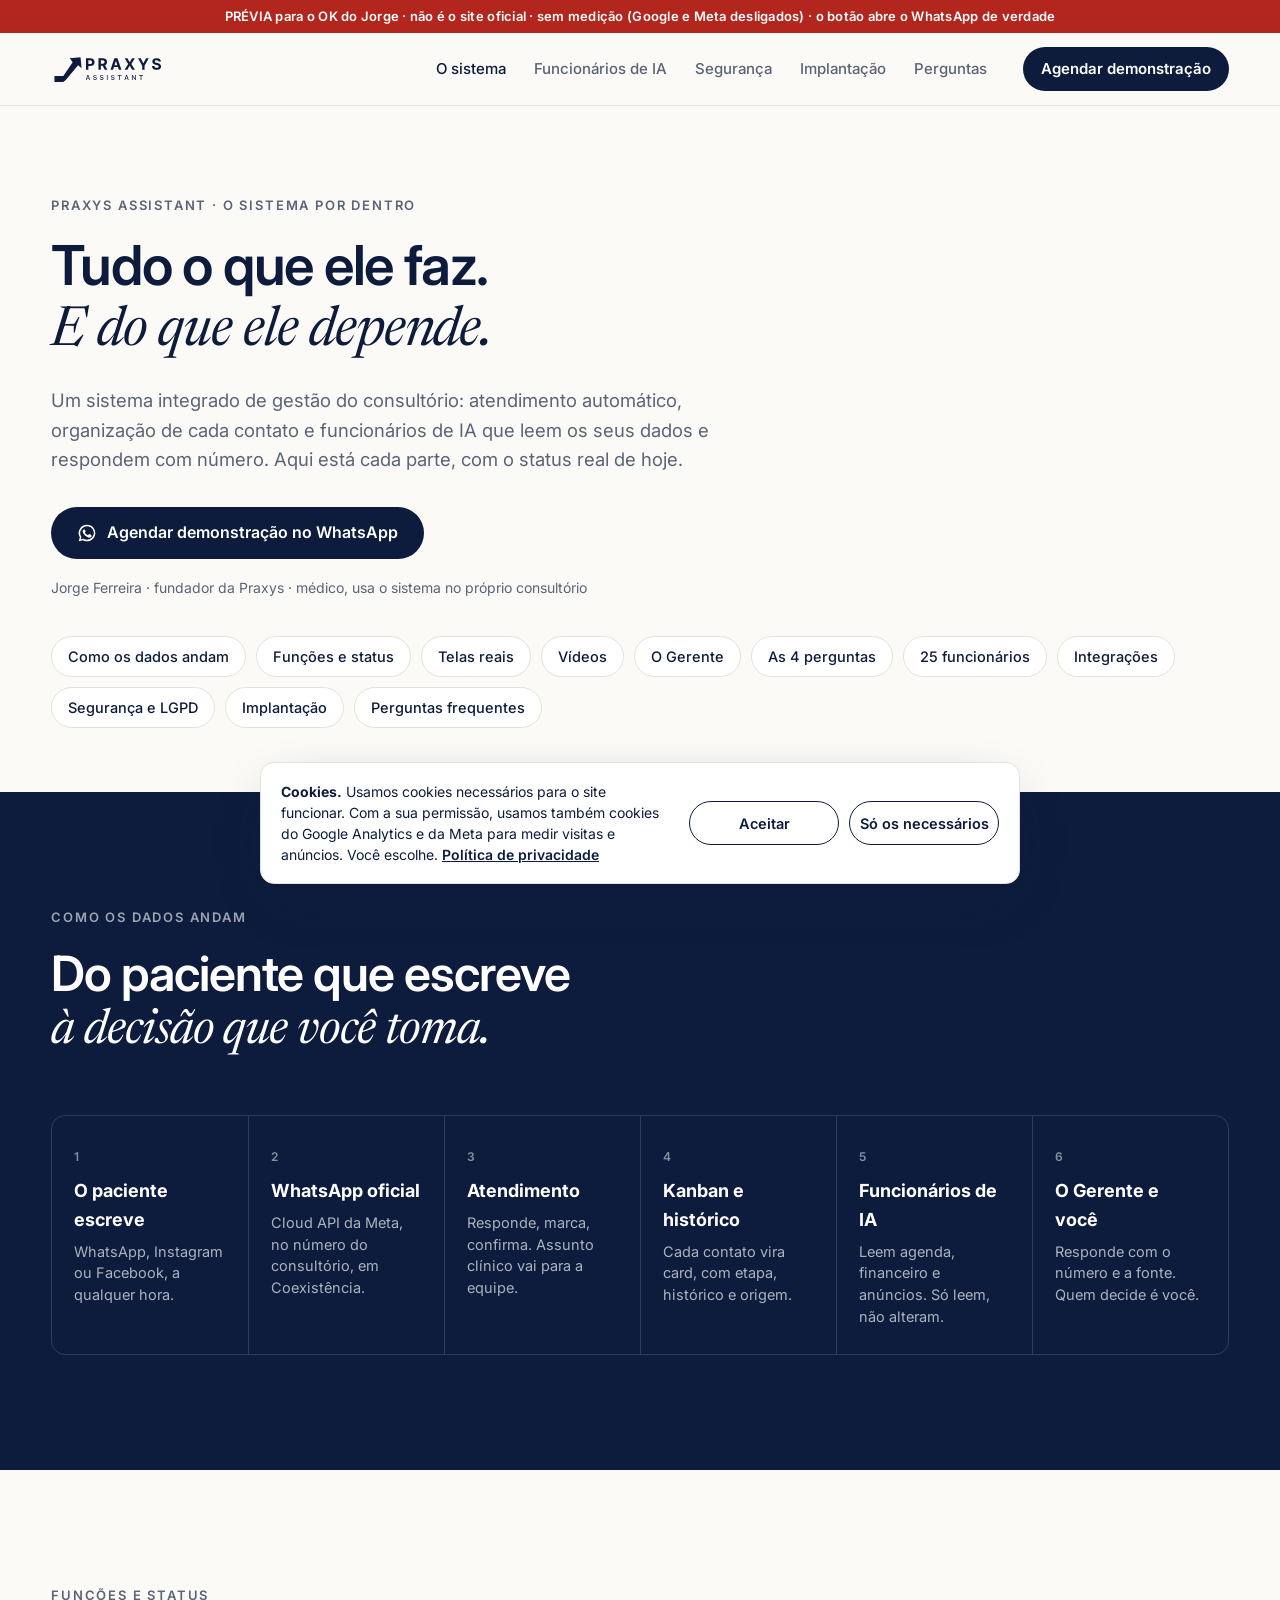
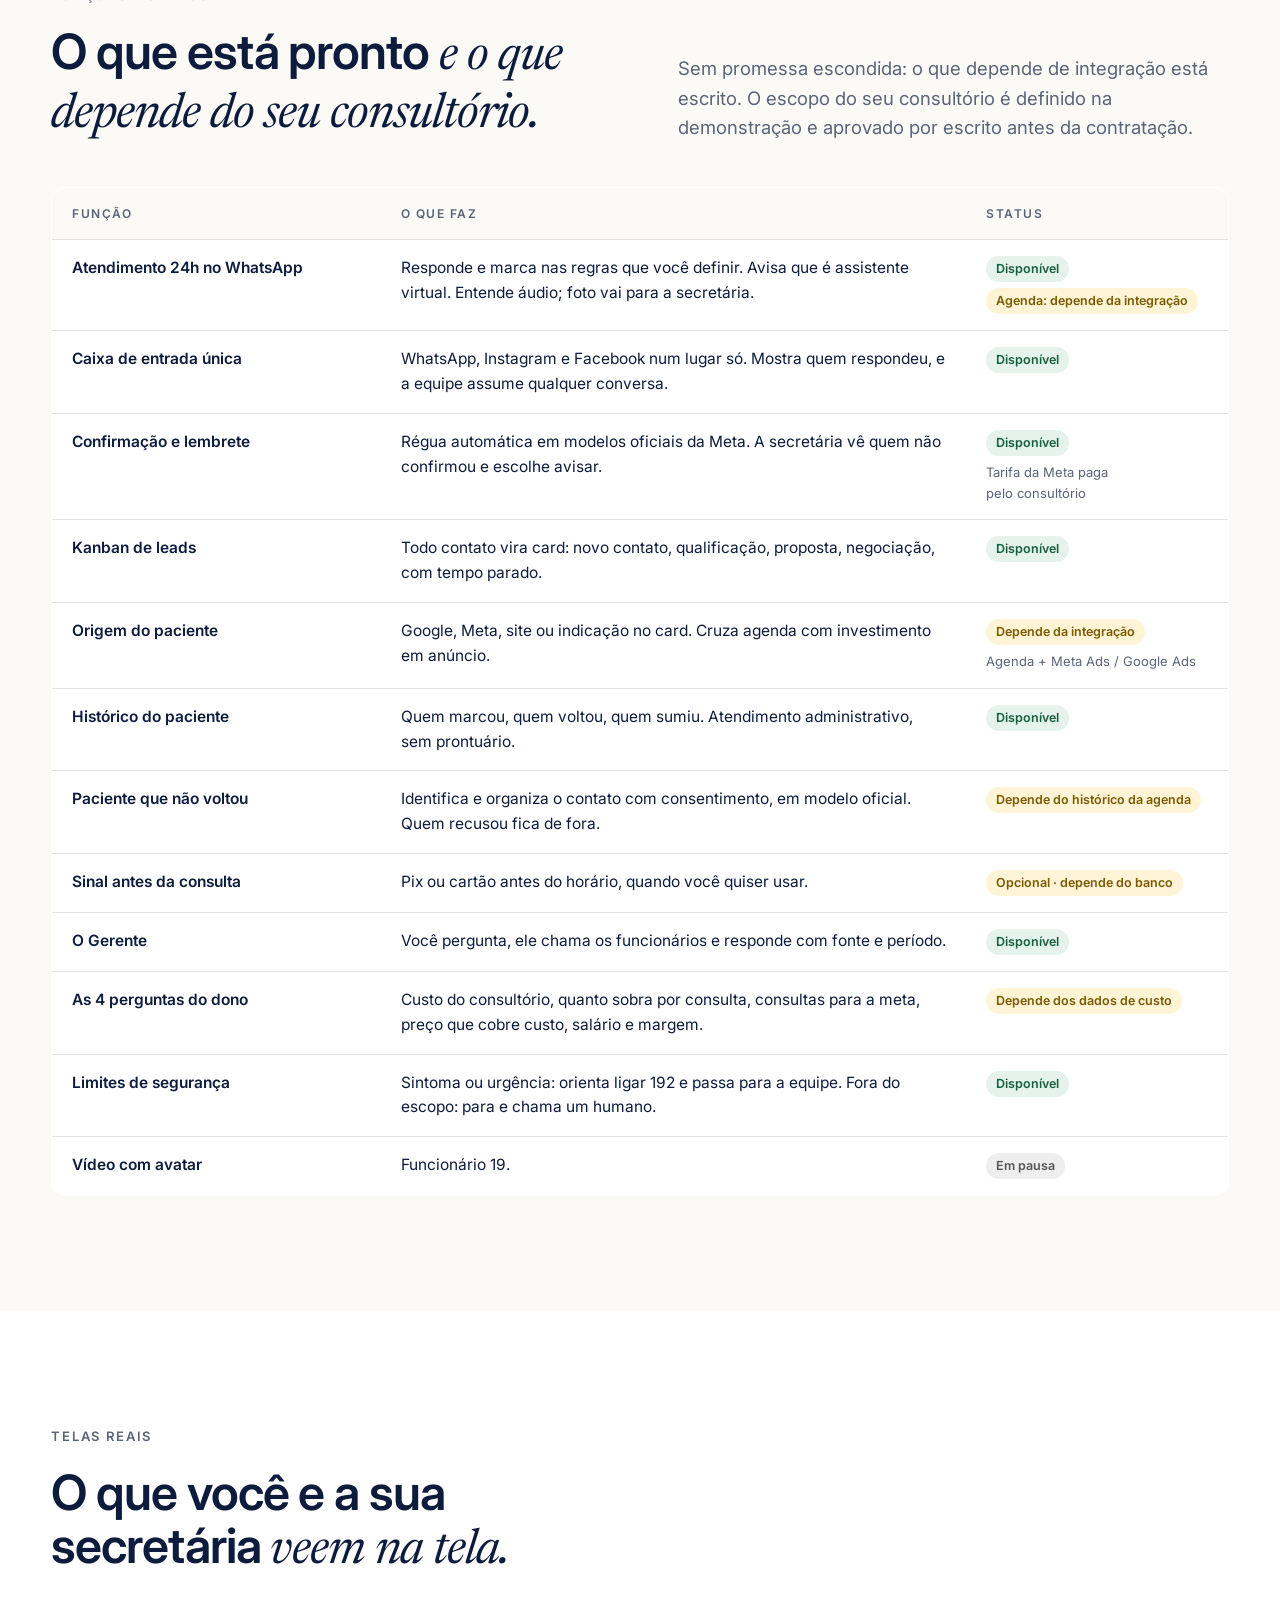
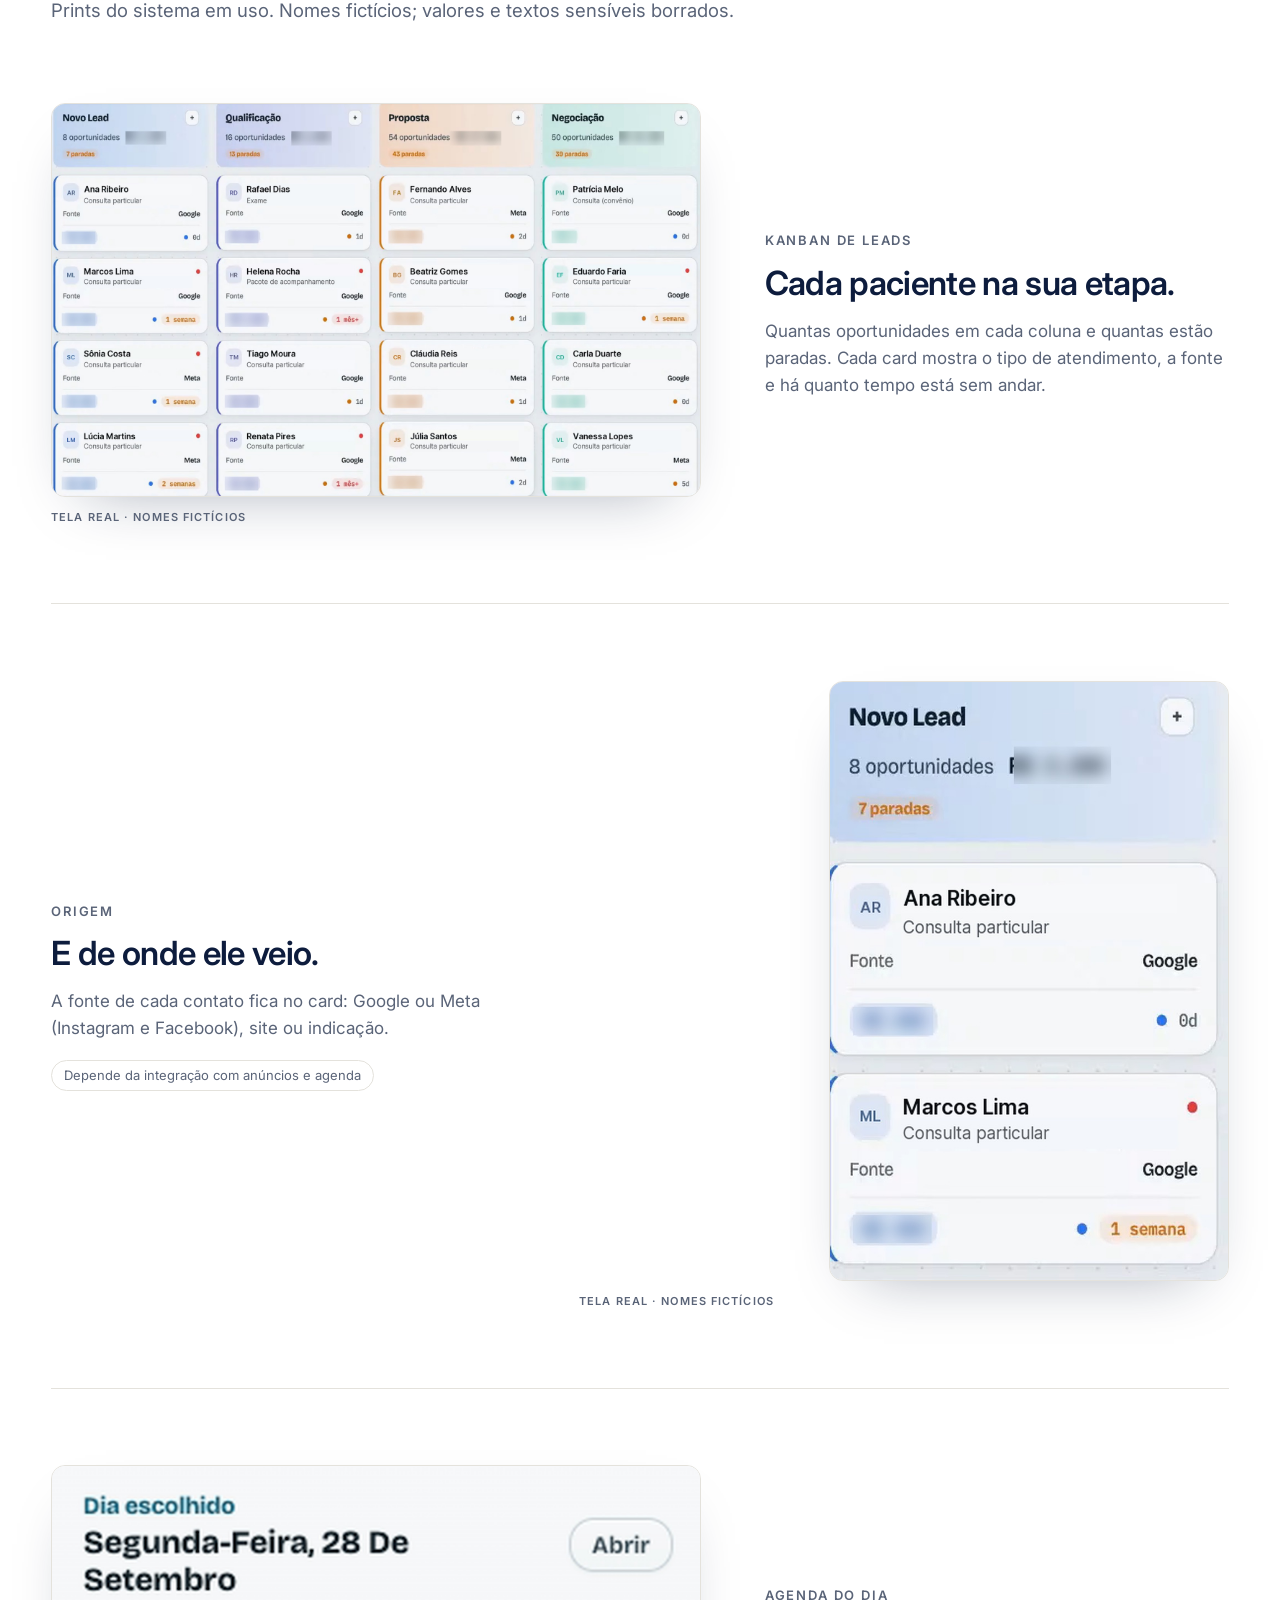
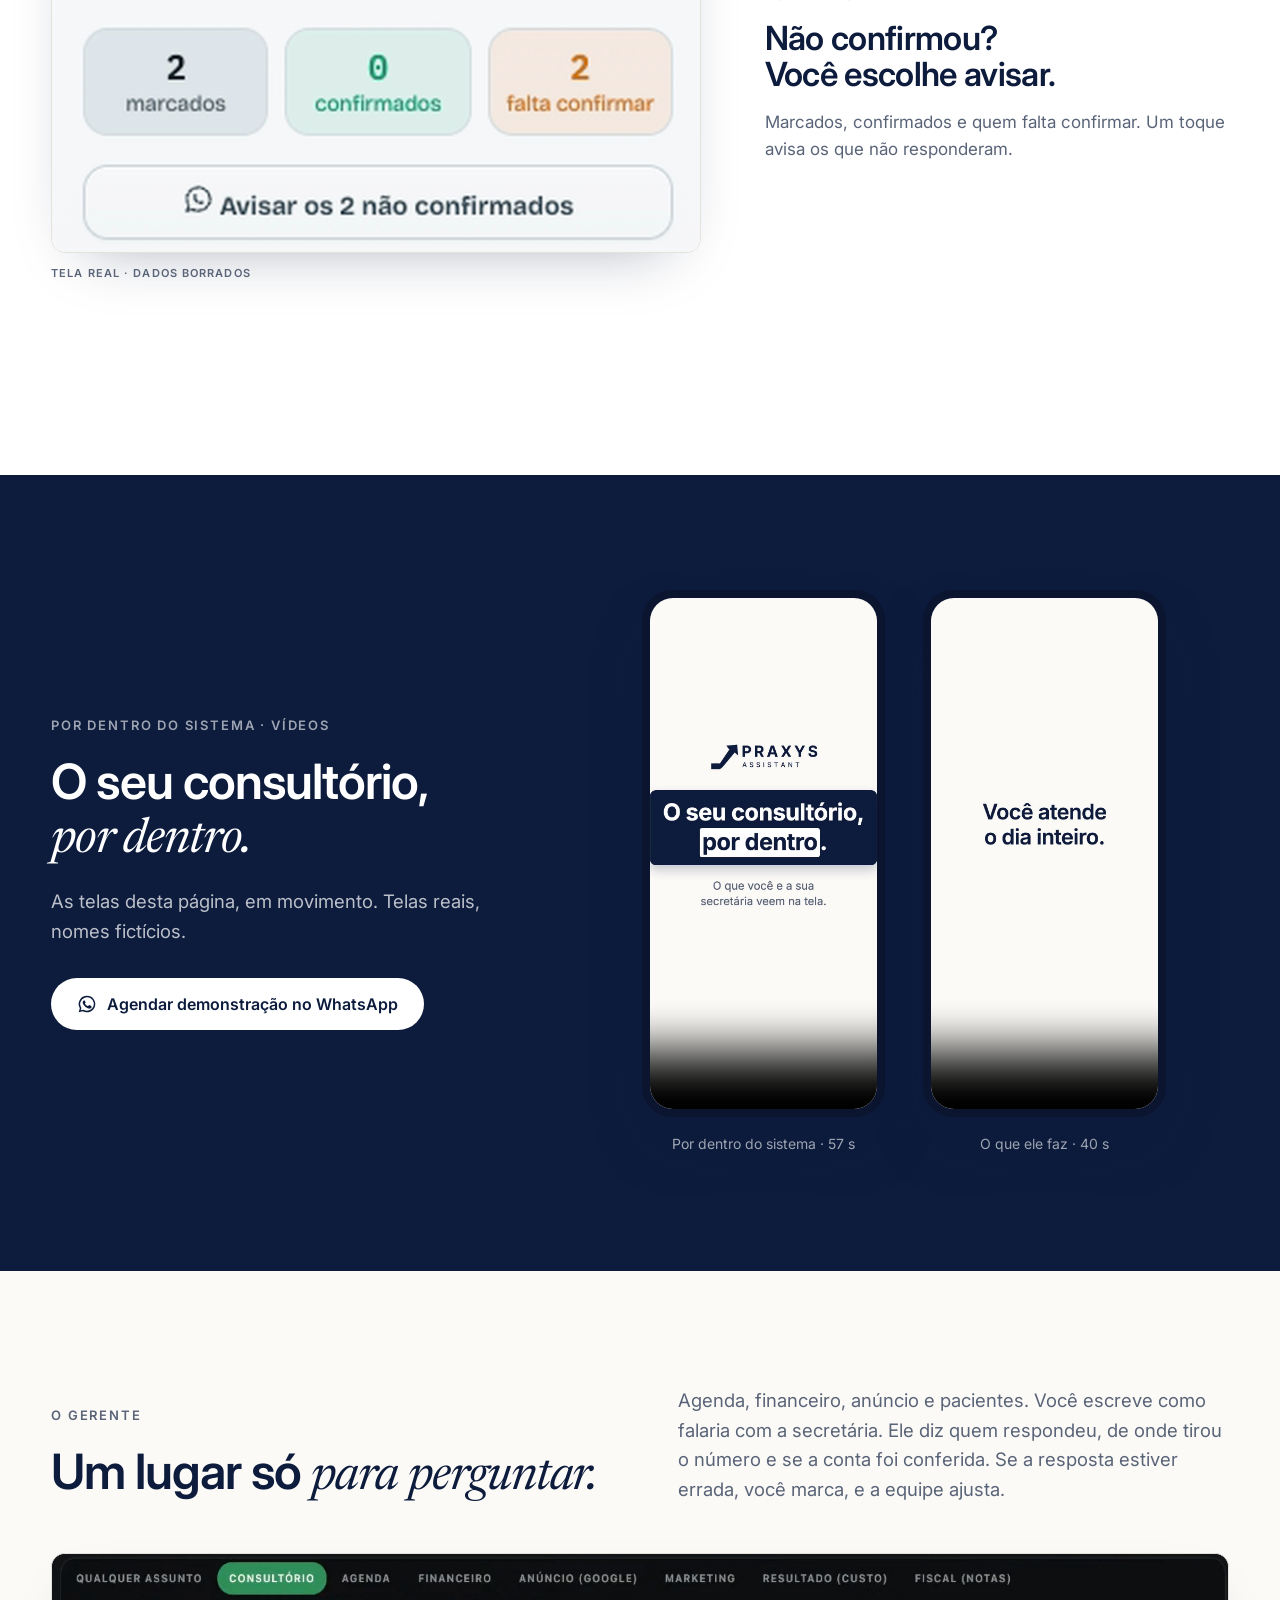
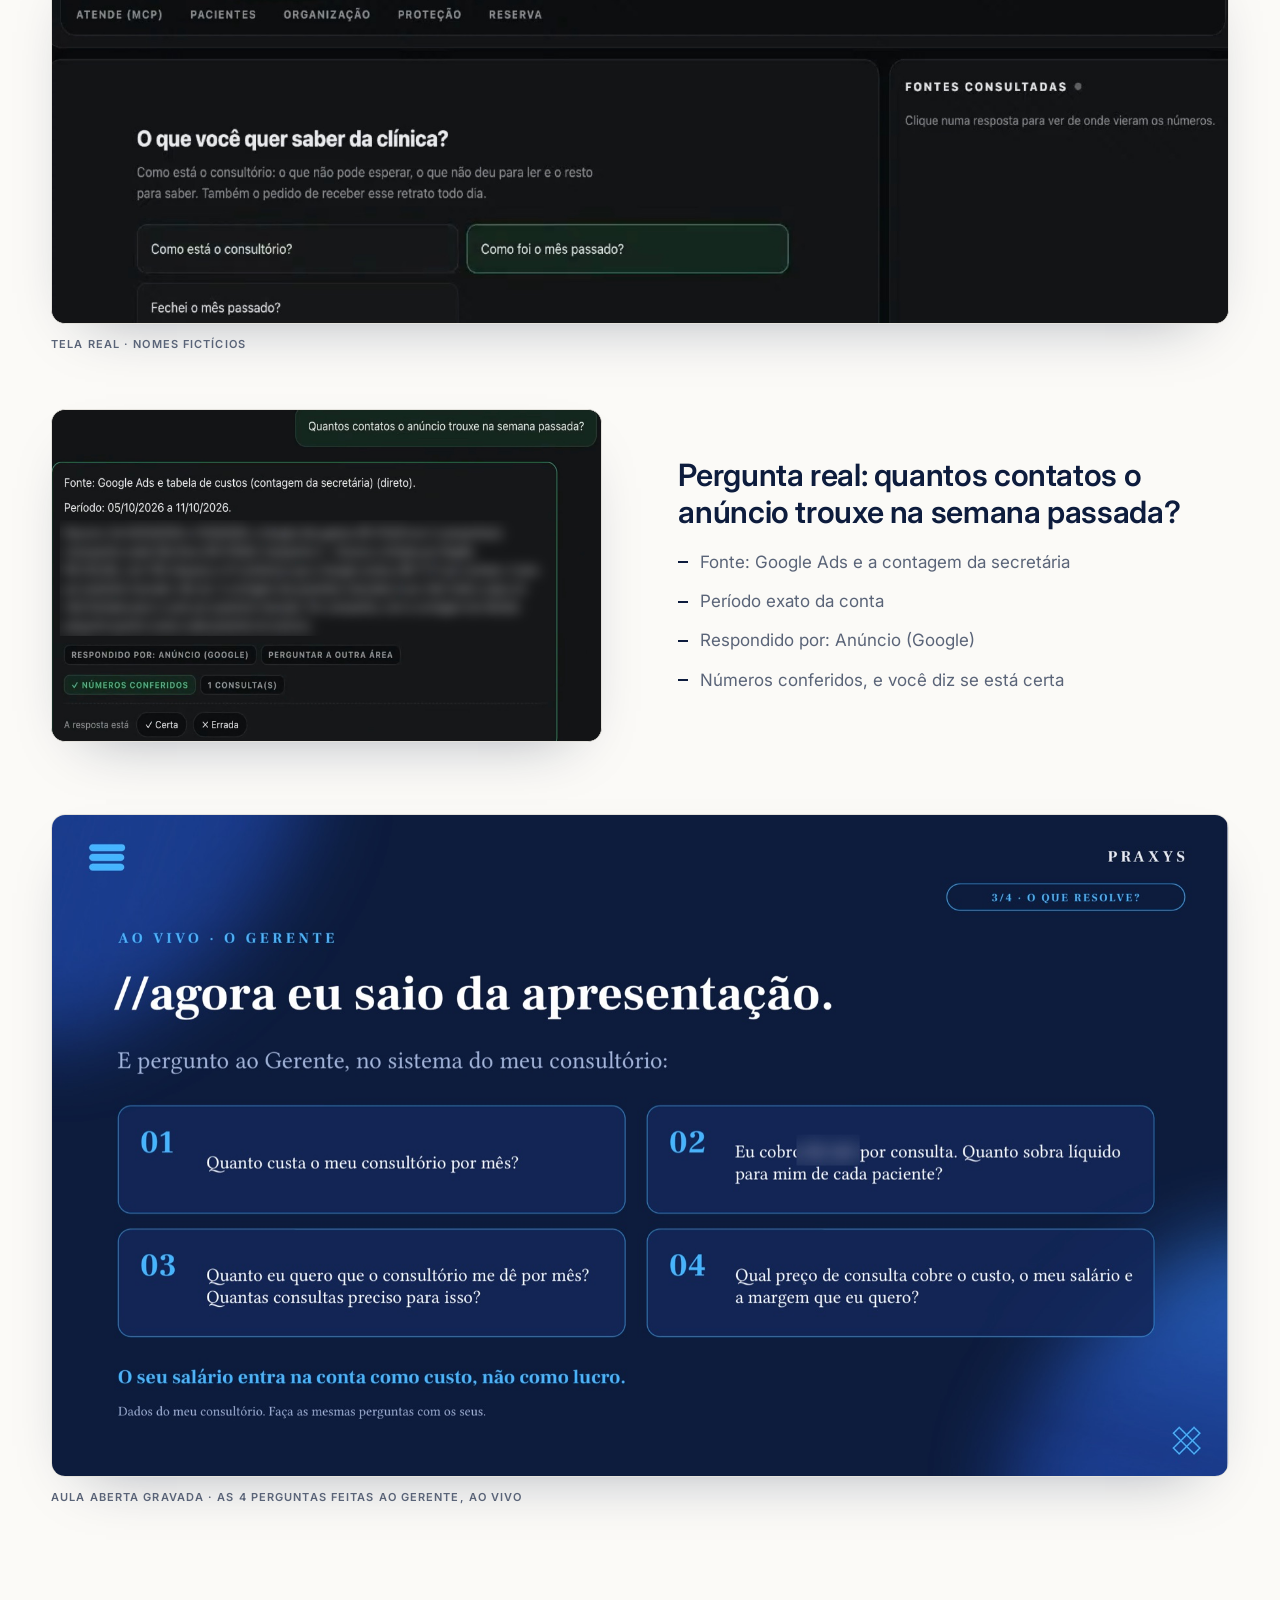
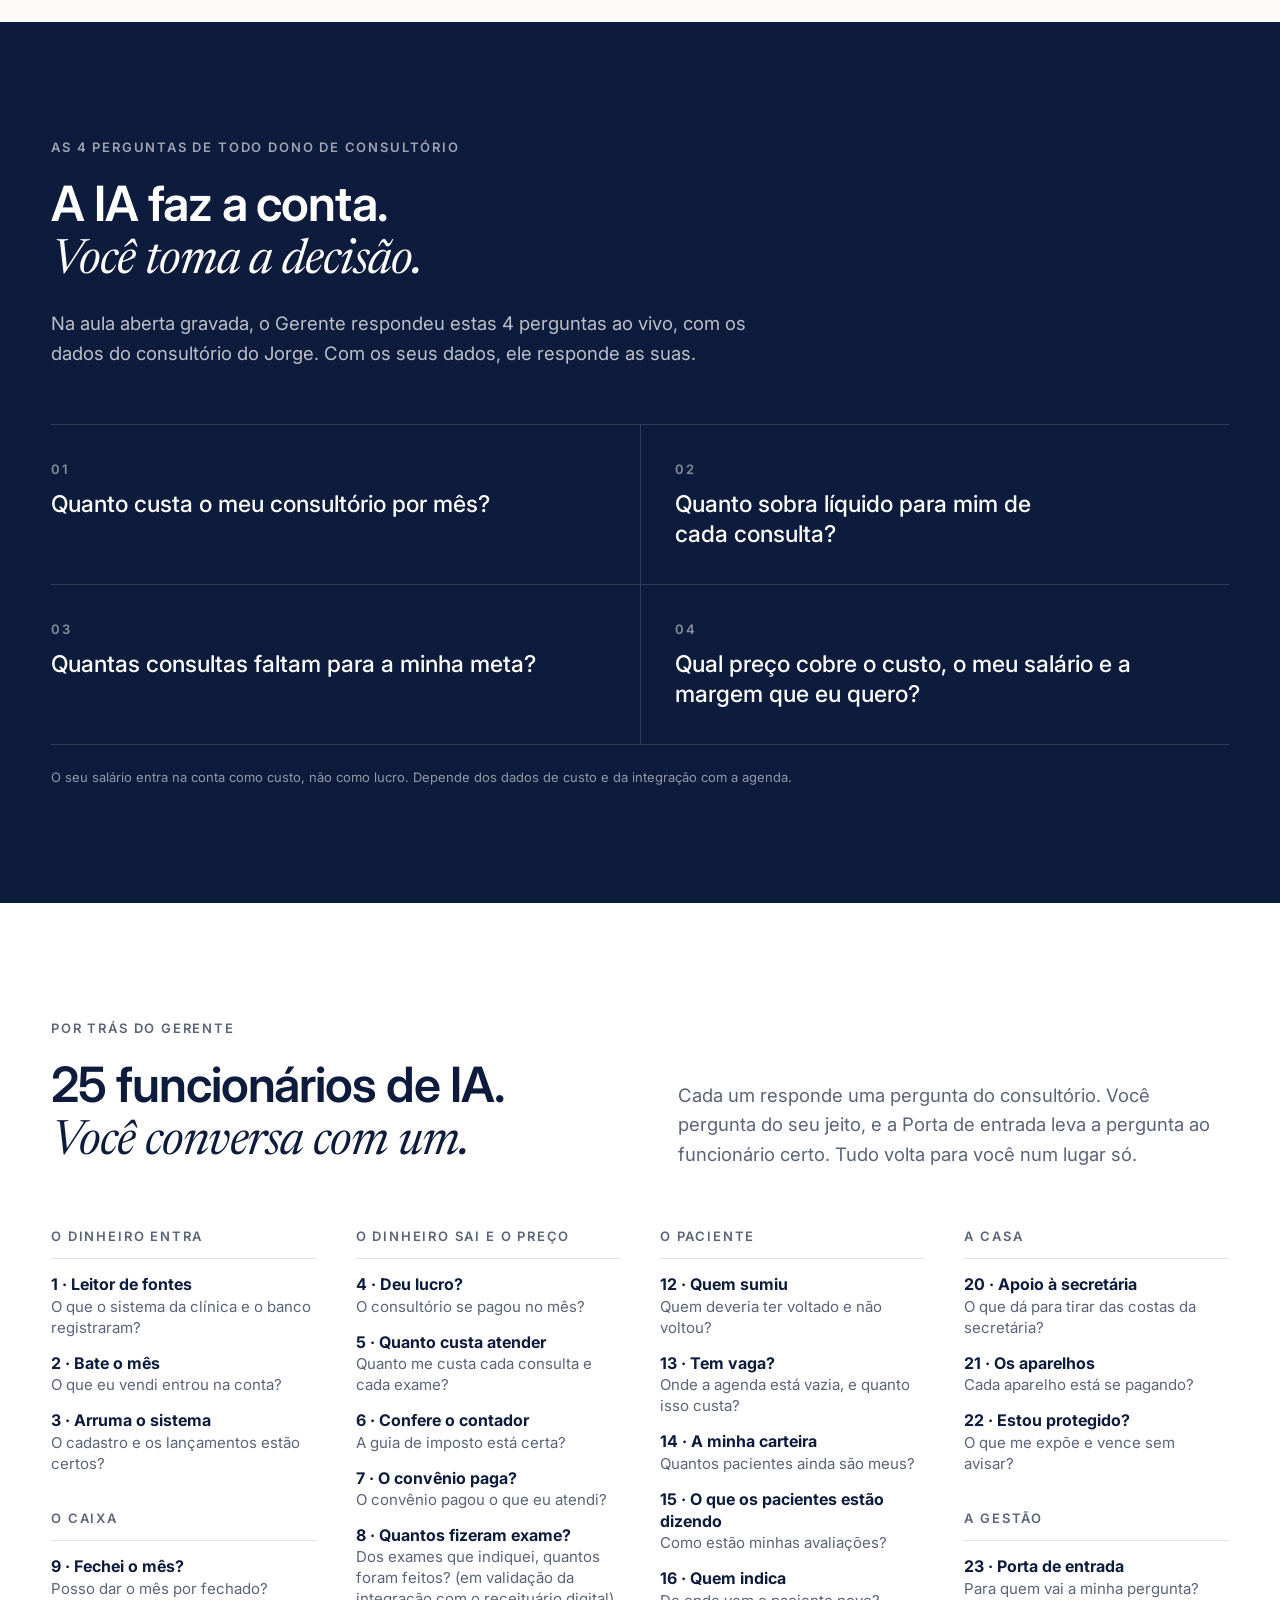
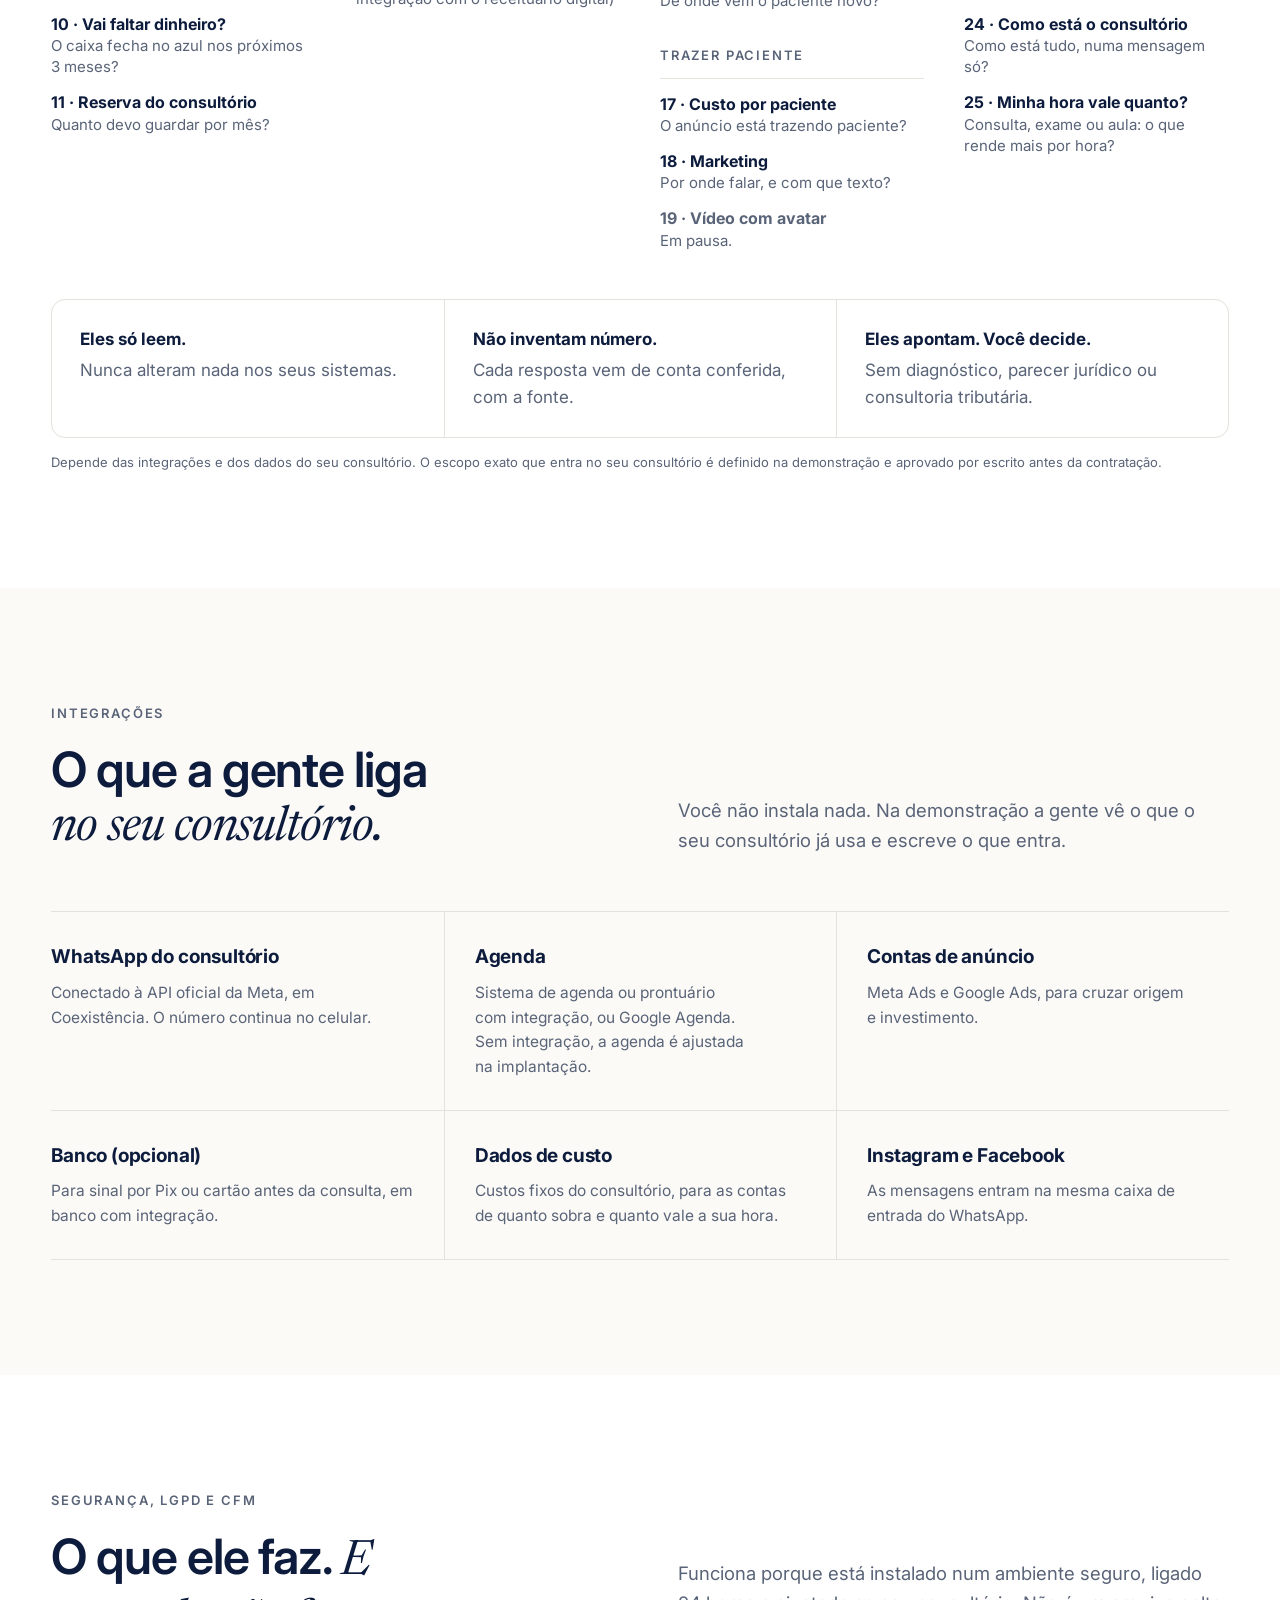
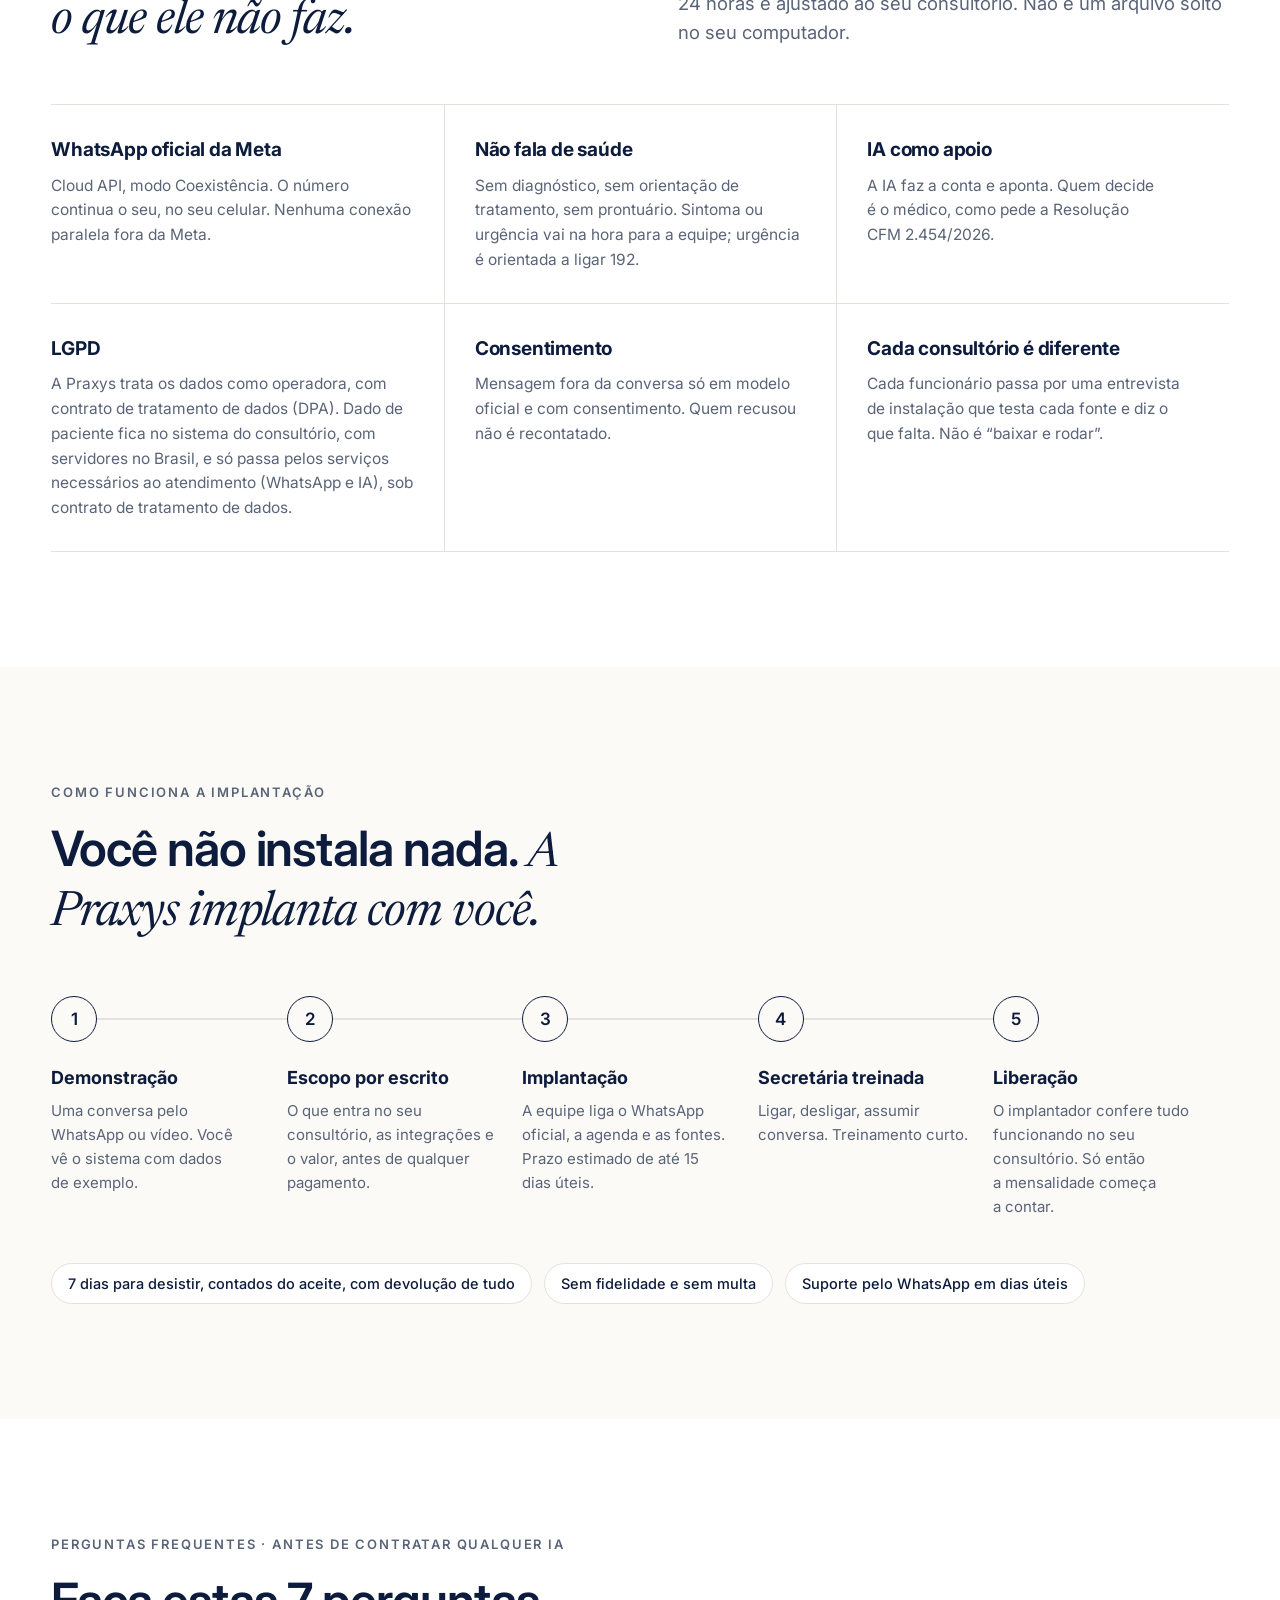
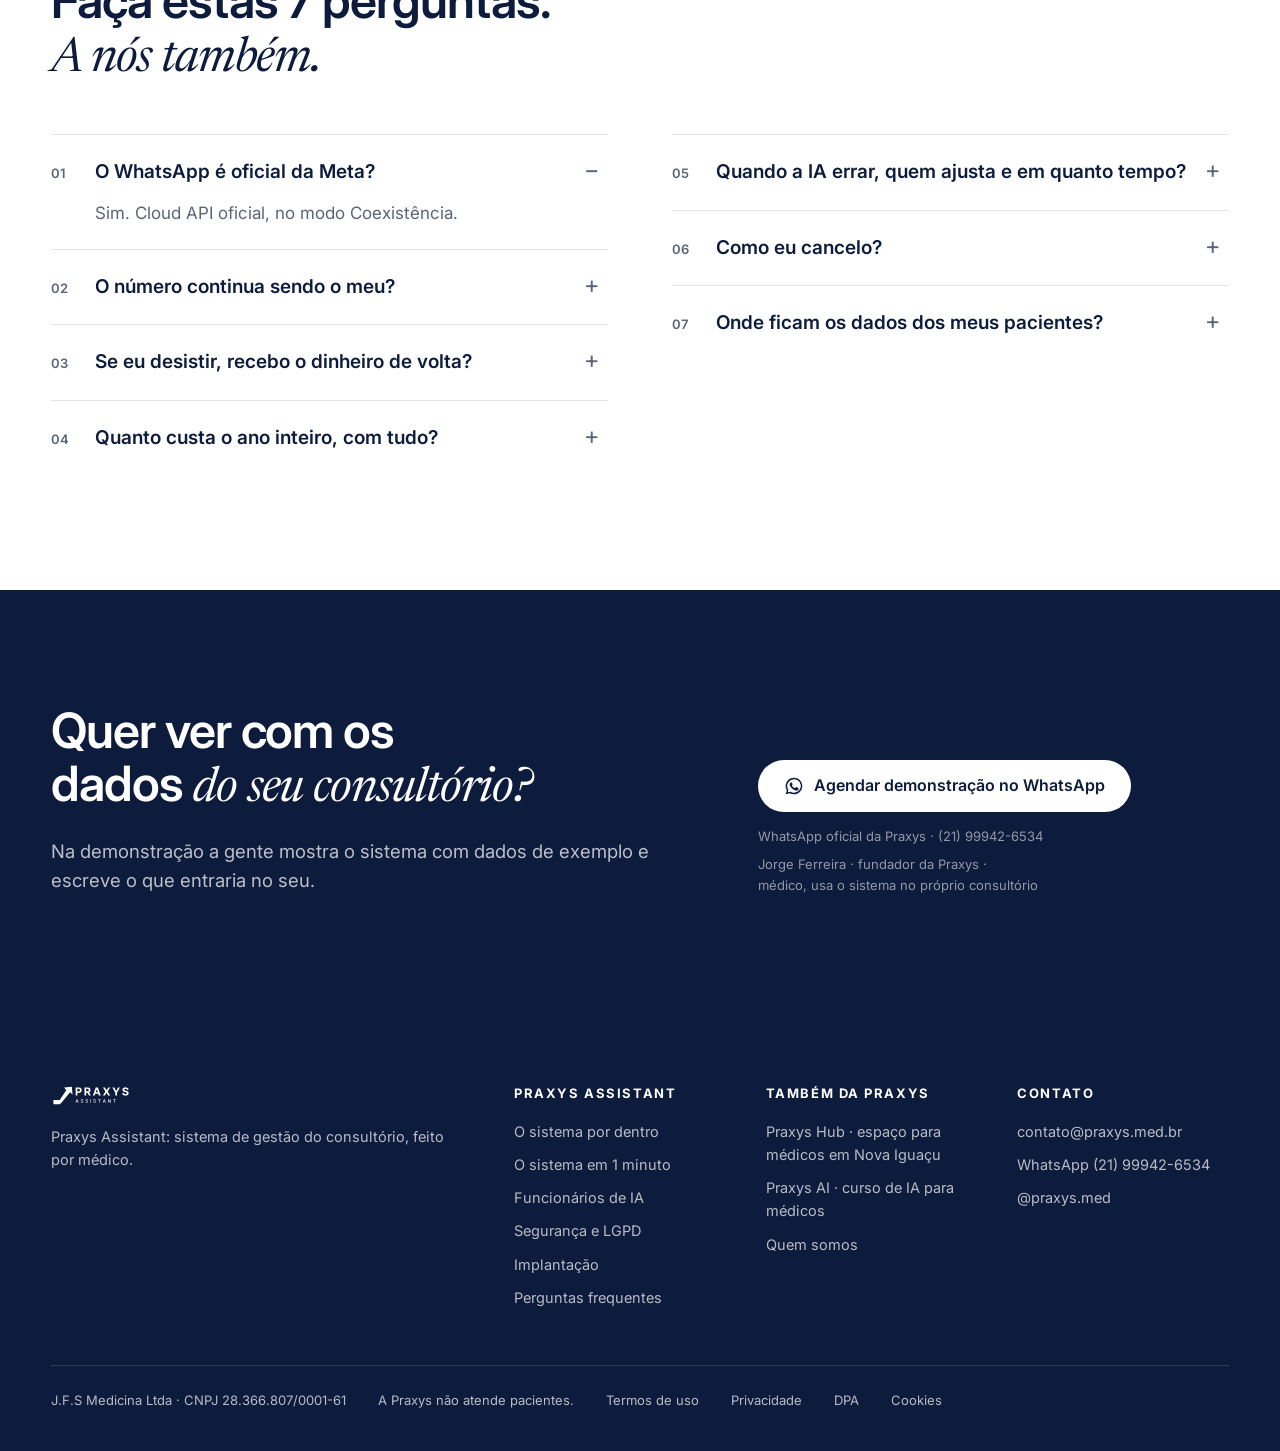
==== commit dfa3403e: "assistant: aula aberta gravada no lugar de 14/10 (revisor t_090e9185)" ====
--- a/assistant/index.html
+++ b/assistant/index.html
@@ -161,8 +161,8 @@
       </div>
     </div>
     <div style="margin-top:72px">
-      <div class="shot"><img src="../assets/slide28.jpg" alt="Slide da aula de 14/10 com as 4 perguntas feitas ao Gerente ao vivo" loading="lazy" width="1800" height="1012"></div>
-      <p class="shot-cap">Aula aberta de 14/10 · as 4 perguntas feitas ao Gerente, ao vivo</p>
+      <div class="shot"><img src="../assets/slide28.jpg" alt="Slide da aula aberta gravada com as 4 perguntas feitas ao Gerente ao vivo" loading="lazy" width="1800" height="1012"></div>
+      <p class="shot-cap">Aula aberta gravada · as 4 perguntas feitas ao Gerente, ao vivo</p>
     </div>
   </div>
 </section>
@@ -171,7 +171,7 @@
   <div class="wrap">
     <p class="eyebrow">As 4 perguntas de todo dono de consultório</p>
     <h2 style="max-width:20ch">A IA faz a conta. <em class="s">Você toma a decisão.</em></h2>
-    <p class="lead" style="margin-top:20px">Na aula aberta de 14/10, o Gerente respondeu estas 4 perguntas ao vivo, com os dados do consultório do Jorge. Com os seus dados, ele responde as suas.</p>
+    <p class="lead" style="margin-top:20px">Na aula aberta gravada, o Gerente respondeu estas 4 perguntas ao vivo, com os dados do consultório do Jorge. Com os seus dados, ele responde as suas.</p>
     <div class="q4">
       <div><span>01</span><p>Quanto custa o meu consultório por mês?</p></div>
       <div><span>02</span><p>Quanto sobra líquido para mim de cada consulta?</p></div>
--- a/assets/site.css
+++ b/assets/site.css
@@ -308,3 +308,4 @@
   .vpair figcaption{font-size:12.5px}
 }
 @media (max-width:860px){.mcta .btn{padding:0 12px;font-size:15px;white-space:nowrap;gap:8px}}
+@media (max-width:860px){.page-hero .btn,.vids .btn{width:100%;justify-content:center;padding:0 12px;font-size:15px;white-space:nowrap;gap:8px}}
